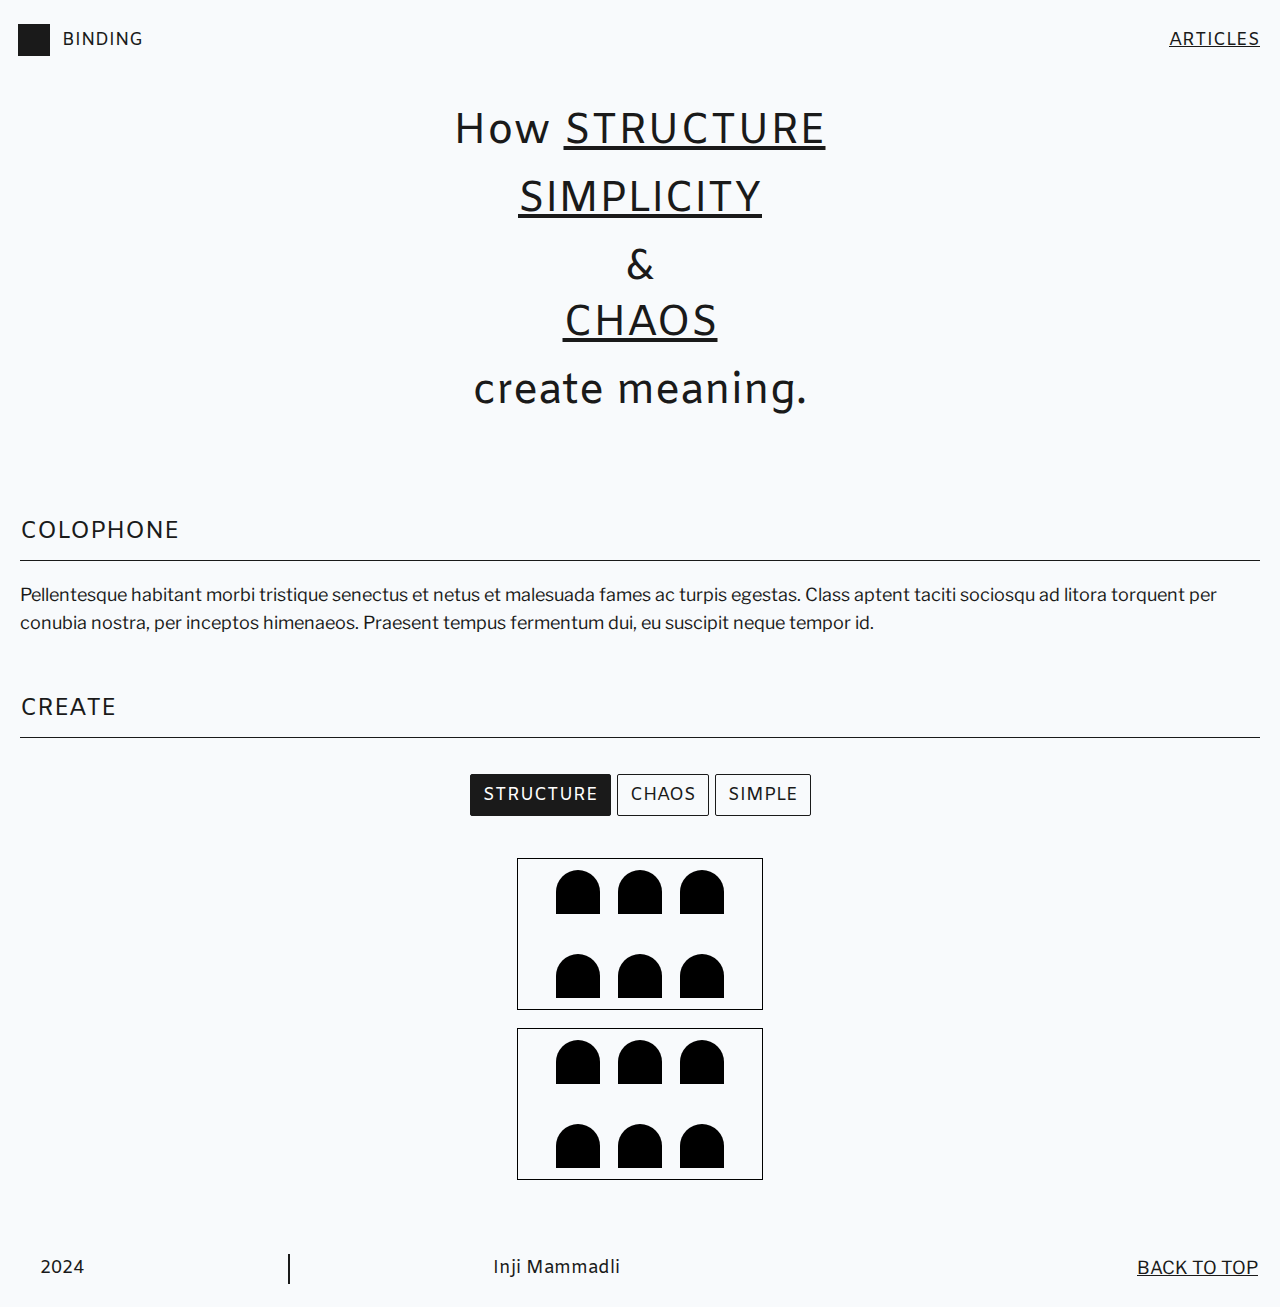
==== index.html @ b6726e31 "Animated banner" ====
<html>

<head>
	<title>Binding</title>
	<meta name="viewport" content="width=device-width, initial-scale=1" />

	<!-- css files -->
	<link href="Assets/common.css" rel="stylesheet">
	<link href="Assets/reset.css" rel="stylesheet">
	<link href="Assets/landing.css" rel="stylesheet">
	<link href="Assets/items-animation.css" rel="stylesheet">

	<!-- fonts -->
	<link rel="preconnect" href="https://fonts.googleapis.com">
	<link rel="preconnect" href="https://fonts.gstatic.com" crossorigin>
	<link href="https://fonts.googleapis.com/css2?family=Amiko:wght@400;600;700&family=Libre+Franklin:ital,wght@0,100..900;1,100..900&display=swap" rel="stylesheet">
</head>

<body>
	<header>
		<nav>
			<a class="uppercase" href="index.html">
				<span class="square-logo"></span>
				Binding
			</a>


			<label class="link-lg">
				<input type="checkbox" class="hidden">
				Articles
			</label>

			<ul>
				<li><a href="article-1/index.html">Article 1</a>
				</li>
				<li><a href="article-2/index.html">Article 2</a>
				</li>
				<li><a href="article-3/index.html">Article 3</a>
				</li>
			</ul>

		</nav>

		<h1>
			<!-- <span> 
				<span>
					Design's Balance:
				</span>
				<span class="weird-line"></span>
				<input type="range" class="slider">
			</span> -->


			<span class="top-12 align-2 relative">
				How
				<span class="dropdown">
					<a href="article-1/index.html" class="link-lg">structure</a>
					<aside>
						<h2>The Modernist Grid</h2>
						<div>
							<h3>Summary</h3>
							Pellentesque habitant morbi tristique senectus et netus et malesuada fames ac turpis egestas.
						</div>
						<div>
							<h3>Author:</h3> Richard Hollis
						</div>
						<button>Read</button>
					</aside>
				</span>
			</span>

			<span class="align-3 relative">
				<span class="top-12 dropdown">
					
					<a href="article-2/index.html" class="link-lg">simplicity</a>
					<aside>
						<h2>The Modernist Grid</h2>
						<div>
							<h3>Summary</h3>
							Pellentesque habitant morbi tristique senectus et netus et malesuada fames ac turpis egestas.
						</div>
						<div>
							<h3>Author:</h3> Richard Hollis
						</div>
						<button>Read</button>
					</aside>
				</span>

				<span class="top-12" class="and-height">&</span>

				<span class="dropdown">
					<a href="article-3/index.html" class="link-lg">chaos</a>
					<aside>
					<h2>The Modernist Grid</h2>
					<div>
						<h3>Summary</h3>
						Pellentesque habitant morbi tristique senectus et netus et malesuada fames ac turpis egestas.
					</div>
					<div>
						<h3>Author:</h3> Richard Hollis
					</div>
					<button>Read</button>
				</aside>
				</span>
			</span>

			<span class="top-12 align-5">create meaning.</span>

		</h1>

	</header>

	<article class="two-column-style">
		<section class="container-h2 colophone">
			<h2 class="h2-landing uppercase">Colophone</h2>
			<p>Pellentesque habitant morbi tristique senectus et netus et malesuada fames ac turpis egestas. Class aptent taciti sociosqu ad litora torquent per conubia nostra, per inceptos himenaeos. Praesent tempus fermentum dui, eu suscipit neque tempor id.</p>
		</section>

		<section class="container-h2 create">
			<h2 class="h2-landing uppercase">Create</h2>

			<section class="items-container">
				<ul>
					<li>
						<label for="order">
							<span>
								Structure
							</span>
							<input checked type="radio" name="theme" id="order" class="hidden">
						</label>
					</li>
					<li>
						<label for="chaos">
							<input type="radio" name="theme" id="chaos" class="hidden">
							Chaos
						</label>
					</li>

					<li>
						<label for="simplify">
							Simple
							<input type="radio" name="theme" id="simplify" class="hidden">
						</label>
					</li>
				</ul>
				<div class="item-container">
					<div class="group-1">
						<div class="item"></div>
						<div class="item"></div>
						<div class="item"></div>
						<div class="item"></div>
						<div class="item"></div>
						<div class="item"></div>
					</div>
					<div class="group-2">
						<div class="item"></div>
						<div class="item"></div>
						<div class="item"></div>
						<div class="item"></div>
						<div class="item"></div>
						<div class="item"></div>
					</div>
				</div>
			</section>


		</section>

		<!-- <p>Pellentesque habitant morbi tristique senectus et netus et malesuada fames ac turpis </p> -->
	</article>

	<footer>

		<section class="author-name">
			<time>2024</time>
			<div class="lines-together">
				<div class="line-horizontal"></div>
				<div class="line-vertical"></div>
			</div>
			<span>Inji Mammadli</span>
		</section>

		<a class="link-lg">Back to top</a>
	</footer>

</body>

</html>
---- Assets/common.css ----
:root {
	--black: #1A1A1A;
	--bg: #f8fafc;
	--dec-font: "Amiko", serif;
	--highlight: #222222;
	--white: #ffffff;
	--highligh-sm: #000BA0;

	font-size: 18px;
	line-height: 28px;

	background-color: var(--bg);
	color: var(--black);

	font-family: "Libre Franklin", sans-serif;

}

p{
	text-wrap: pretty;
}

h1,
h2,
h3 {
	font-family: var(--dec-font);
}

h1 {
	font-size: 52px;
	line-height: 56px;
	font-family: var(--dec-font);
}

nav {

	padding-inline: 20px;
	
	position: relative;
	z-index: 2;
	display: flex;
	justify-content: space-between;
	align-items: center;
	padding: 1rem;

	font-family: var(--dec-font);

	&>:nth-child(1) {

		display: flex;
		justify-content: flex-start;
		gap: 12px;
		align-items: center;

	}
}


nav:has(input:checked) ul {
	top: 100%;
}


footer {
	margin-top: 25px;
	padding-inline: 20px;
	margin-bottom: 25px;
	display: flex;
	justify-content: space-between;

	&>section {
		display: flex;
		justify-content: space-between;
		width: fit-content;
		gap: 6px;
		text-wrap: nowrap;
	}
}

/* mobile only */

.padding-20{
	padding-inline: 20px;
}


/* paddings and margins */

.paragraph-section {
	p{
		margin-top: 20px;
	}
}

.margin-top-md{
	margin-top: 0px;
}

/* decorative elements, interactions */

.square-logo {
	display: block;
	width: 32px;
	height: 32px;

	background-color: var(--black);
}

.sticky {
	position: sticky;
	top: 8px;
}

.hidden {
	display: none;
}

.background-highlight {
	font-weight: 600;
	font-style: italic;
	/* padding-inline: 0.125rem;
	background-color: var(--black);
	color: var(--bg); */
}

.animated-banner {

	font-size: 40px;
	
	background-color: black;
	padding-block: 10px;

	width: 100%;
	overflow: hidden;
	em {
		text-wrap: nowrap;
	  color: white;
	  display: block;
	  animation: moveText 6s linear infinite;
	}
}

  
  @keyframes moveText {
	0% {
	  transform: translateX(100%);
	}
	100% {
	  transform: translateX(-100%);
	}
  }



/* lines */

.line-horizontal {
	width: 100%;
	height: 2px;
	background-color: var(--black);
}

.line-vertical {
	background-color: var(--black);
	width: 2px;
	height: 100%;
}

/* add lines-together class here from previous github push */


.link-lg {
	text-decoration: underline;
	text-transform: uppercase;
	padding-inline: 2px;

	&:hover {
		background-color: var(--black);
		color: var(--bg);
	}
}



/* font styles */

.uppercase {
	text-transform: uppercase;
}

.underline {
	text-decoration: underline;
}

.bold {
	font-weight: 600;
}

.caption{
	font-weight: 600;
	font-style: italic;
}



/* specific tags */

.h2-landing-sm {

	border-bottom: 1px solid var(--black);
	padding-bottom: 12px;
	margin-bottom: 20px;

	font-size: 24px;
	line-height: 32px;
}

.author-name {
	display: flex;
	justify-content: space-between;
	align-self: flex-start;
	gap: 1rem;
	width: 50%;
	text-wrap: nowrap;
	font-family: var(--dec-font);

	padding-inline: 20px;
}

quote {
	font-style: italic;
}

.block-quotes{
	border: solid 2px var(--highligh-sm);
	padding-inline: 20px;
	padding-block: 20px;

	font-size: 20px;
	line-height: 30px;

	font-weight: 600;
	font-style: italic;

	margin-block:54px;

	&>span{
		background-color: var(--highligh-sm);
		color: var(--bg);
	}
}

.title-2 {
	font-size: 36px;
	line-height: 46px;

	font-weight: 600;

	position: sticky;
	top: 0;
}

.link-sm{
	text-decoration: underline;
	font-weight: 100;

	&:hover {

		color:blue;
	}
	
}

.button-secondary{

	font-family: var(--dec-font);
	border: solid 1px var(--black);
	border-radius: 4px;

	background-color: var(--bg);

	padding-block: 8px;

	text-align: center;


	&:hover {

		color:white;
		background-color: var(--black);
	}


}



/* containers, table-of content */





.about {

	margin-top: 54px;

	padding-inline: 20px;

	display: flex;
	flex-direction: column;

	& li{
		border-bottom: solid 1px var(--black);
		padding-bottom: 6px;
		padding-top: 12px;

		display: flex;
		justify-content: space-between;
		
	}

	&>ul{
		display: flex;
		flex-direction: column;

		margin-bottom: 24px;
	}

}

.introduction{

	margin-top:54px;

	padding: 20px;
}


/* paragraph alignment */

.paragraph-column {
	margin-top: 20px;
}

.paragraph-center {
	margin-top: 20px;
}


@media (max-width: 1512px) {
	nav {
	  --height: 80px;
	  height: var(--height);
  
	  & ul {
		padding-inline: 20px;
		background-color: var(--bg);
		position: absolute;
		left: 0;
		width: 100vw;
		transition: top 0.3s ease-in-out;
		top: calc(-100vh + var(--height));
		height: calc(100vh - var(--height));
  
		text-align: center;
		text-decoration: underline;
  
		& li {
		  padding-block: 20px;
		  border-bottom: 1px solid var(--black);
		}
	  }
	}
  }



@media (min-width: 1512px) {

	/* paragraph alignment */

	.align-center {
		text-align: center;
	}

	.paragraph-column {
		display: flex;
		flex-direction: row;


		margin-top: 60px;

		&>section {

			width: 60%;
			margin-left: auto;

		}
	}

	.paragraph-center {
		margin-top: 100px;

		&>section {

			width: 60%;
			margin: auto;

		}
	}


	/* web only */

	.two-column-style{
		display:flex;
		justify-content: space-between;
		width: 100%;
		gap: 70px;

		margin-top: 130px;
		
	}



	nav .link-lg {
		display: none;
	  }
	
	  nav ul {
		display: flex;
		align-items: center;
		gap: 24px;

		& a{
			cursor: pointer;
			text-decoration: underline;

			&:hover{
				background-color: var(--black);
				color: var(--white);
			}
		}
	  }



/* padding and margins */

	.padding-20{
		padding: 0px;
	}

	.margin-top-md{
		margin-top: 170px;
	}


	/* paragraph width */

	.paragraph-section{
		p{
			margin-top: 32px;
		}
	}

	.p-size-xs{
		max-width: 630px;
	}

	.p-size-m{
		max-width: 840px;
	}
	
	body{
		max-width: 1296px;
		margin-inline: auto;
	}

	/* article,nav,footer,h1{
		padding-inline: 0px;
		margin-inline: 0px;
	} */

	.about{
		width: 30%;
		padding: 0px;
		margin: 0px;

		& li{
			padding-bottom: 5px;
			padding-top: 0px;
			
		}
	
		&>ul{
			gap: 24px;
	
			margin-bottom: 37px;
		}

	}

	.introduction{
		width: 60%;
		margin: 0px;
		padding: 0px;
	}



	/* titles, text sizes */

	.title-2 {
		font-size: 60px;
		line-height: 80px;
		font-weight: 600;
	}

	:root {
		font-size: 22px;
		line-height: 40px;
	}

	.h2-landing-sm {

		border-bottom: 1px solid var(--black);
		padding-bottom: 18px;
	
		font-size: 32px;
		line-height: 43px;

		margin-bottom: 56px;

	}

	.button-secondary{

		width: 100%;
		font-size: 18px;
		line-height: 24px;


	}

	.block-quotes{
		font-size: 32px;
		line-height: 42px;

		padding: 44px;
		margin-block: 75px;
	}


}
---- Assets/landing.css ----
/* margins */

.top-12 {
	margin-top: 12px;
	display: block;
}



/*  decorative-fonts */

.chaos-font {
	font-family: "Rubik Maze", system-ui;
	font-weight: 600;
	font-style: italic;
	/* font-size: 100px; */
}

.structure-font {
	font-family: "Rubik Doodle Shadow", system-ui;
	/* font-size: 100px; */
}

.simplicity-font {
	font-family: "Rubik", sans-serif;
	font-weight: 200;
}




h1 {
	padding-inline: 20px;
	text-align: center;
	margin-bottom: 96px;
	margin-top: 24px;

	font-size: 42px;
	line-height: 56px;

	& .weird-line {
		margin-top: 12px;
		height: 2px;
		width: 100%;
		background-color: var(--black);
		display: block;
		transform: rotate(-2.17deg);
	}

	& .slider {
		margin-top: 14px;
		width: 100%;

		&::-webkit-slider-thumb {
			-webkit-appearance: none;
			appearance: none;
			width: 25px;
			height: 25px;
			background: transparent;
			border: 1px solid var(--black);
			border-radius: 50%;
			cursor: pointer;
		}
	}
}



/* specific tags */


.container-h2 {
	margin-bottom: 56px;
	padding-inline: 20px;

	&>p {
		margin-top: 20px;
	}
}



.h2-landing{
	border-bottom: 1px solid var(--black);
	padding-bottom: 12px;
	margin-bottom: 20px;

	font-size: 24px;
	line-height: 32px;
}

.relative{
	position: relative;
}

.dropdown {


	& aside {
	  display: none;
  
	  position: absolute;
	  top: 100%;
	  left: 0;
	  
	  /* transform: translateX(-80%); */
	  width: 1296px;
  
	  background: var(--white);
	  border: 1px solid var(--black);
	  padding: 16px;
  
	  text-align: left;
  
	  & h2 {
		font-size: 1.5rem;
		line-height: 2;
	  }
	  & h3 {
		font-size: 1rem;
		line-height: 2;
	  }
	  & p {
		font-size: 0.875rem;
		line-height: 2;
	  }
  
	  & button {
		font-size: 1rem;
		line-height: 2;
		text-align: center;
		width: 100%;
		border: 1px solid black;
		border-radius: 8px;
	  }
	}
	&:hover aside {
	  display: block;
	}
  }


@media (min-width: 1512px) {

	h1 {
		margin-top: 100px;
		margin-bottom: 120px;
		text-align: left;
		font-size: 80px;
		line-height: 100px;
		padding-inline: 0px;

		& .weird-line {
			margin-top: 32px;

			width: 500px;
			display: block;
			transform: rotate(-2.17deg);
		}

		& .slider {
			margin-top: 10px;
			width: 500px;
		}
	}


	/* margins, paddings */

	.top-12 {
		margin-top: 0px;
	}

	.container-h2 {
		padding-inline: 0px;
	}

	.colophone{
		width: 40%;
		font-size: 20px;
		line-height: 34px;
	}

	.create{
		width: 60%;
	}



	/* alignment of H1 */

	.and-height {
		line-height: 120px;
	}

	.align-2 {
		margin-left: auto;
		margin-top: 56px;
		z-index: 2;
	}

	.align-3 {
		display: flex;
		flex-direction: row;
		gap: 50px;
		padding-left: 20%;
		margin-top: 56px;
	}

	.align-5 {
		display: flex;
		justify-content: end;
		margin-top: 56px;
	}



	/* locating containers */

	article {
		display: flex;
		justify-content: space-between;
		gap: 52px;
	}


}
---- Assets/items-animation.css ----
.item-container,
.group-1,
.group-2,
.item {
	transition: all 0.3s ease-in-out, margin 0s;
}

/* this only applies when chaos is selected */
:has(#chaos:checked) {
	.item-container {
		margin-bottom: 1rem;
		gap: 1rem;

		.group-1,
		.group-2 {
			border: none;
			padding-block: 0;
			margin-bottom: 0;
			position: relative;

		}

		.group-1 {
			.item:nth-child(1) {
				transform: rotate(45deg) translate(-30px, 20px);
			}

			.item:nth-child(2) {
				transform: rotate(70deg) translate(15px, -25px);
			}

			.item:nth-child(3) {
				transform: rotate(90deg) translate(-10px, 30px);
			}

			.item:nth-child(4) {
				transform: rotate(-45deg) translate(40px, -10px);
			}

			.item:nth-child(5) {
				transform: rotate(120deg) translate(-20px, 50px);
			}

			.item:nth-child(6) {
				transform: rotate(45deg) translate(25px, -40px);
			}
		}

		.group-2 {
			.item:nth-child(1) {
				transform: rotate(45deg) translate(-50px, 10px);
			}

			.item:nth-child(2) {
				transform: rotate(45deg) translate(30px, -15px);
			}

			.item:nth-child(3) {
				transform: rotate(45deg) translate(-35px, 5px);
			}

			.item:nth-child(4) {
				transform: rotate(-90deg) translate(20px, -30px);
			}

			.item:nth-child(5) {
				transform: rotate(-45deg) translate(-10px, -40px);
			}

			.item:nth-child(6) {
				transform: rotate(40deg) translate(50px, -60px);
			}
		}
	}
}

/* this only applies when order is selected */
:has(#order:checked) {
	.item-container {

		.group-1,
		.group-2 {
			border: 1px solid black;
			margin-bottom: 1rem;
		}

		.item {
			border-top-right-radius: 50%;
			border-top-left-radius: 50%;
			background-color: black;
			width: 44px;
			height: 44px;
		}
	}
}

/* this only applies when simplify is selected */
:has(#simplify:checked) {
	.item-container {
		margin-bottom: 1rem;
		gap: 1rem;

		.group-1,
		.group-2 {
			border: none;
			padding-block: 0;
			margin-bottom: 0;

			.item {
				background-color: white;
				border: 1px solid black;
				border-radius: 0;
			}
		}
	}
}

/* general styles */
.item-container {
	display: grid;

	.group-1 {
		margin-top: 24px;
	}

	.group-2 {
		margin-bottom: 24px;
	}

	.group-1,
	.group-2 {
		width: 246px;
		height: 152px;
		margin-inline: auto;
		display: flex;
		justify-content: center;
		align-items: center;
		flex-wrap: wrap;
		gap: 1rem;
		padding-inline: 24px;
	}

	.item {
		border-top-right-radius: 50%;
		border-top-left-radius: 50%;
		background-color: black;
		width: 44px;
		height: 44px;
	}
}

.items-container ul {
	display: flex;
	justify-content: center;
	margin-top: 16px;
	gap: 6px;


	li {
		cursor: pointer;

		border: solid 1px var(--black);
		border-radius: 2px;


		padding-inline: 12px;
		padding-block: 6px;
		font-family: var(--dec-font);

		text-align: center;

		text-transform: uppercase;

		&:hover {
			background-color: var(--black);
			color: var(--bg);
		}

		&:has(input:checked) {
			text-decoration: none;
			background-color: var(--black);
			color: var(--white);
		}
	}
}

.items-container {

	display: flex;
	flex-direction: column;
	gap: 1rem;


}


@media (min-width: 1512px) {

	.items-container {

		display: flex;
		flex-direction: row;
		justify-content: space-between;
	

		&>ul {
			flex-direction: column;
			justify-content: start;

			gap: 12px;

		}

	}

}
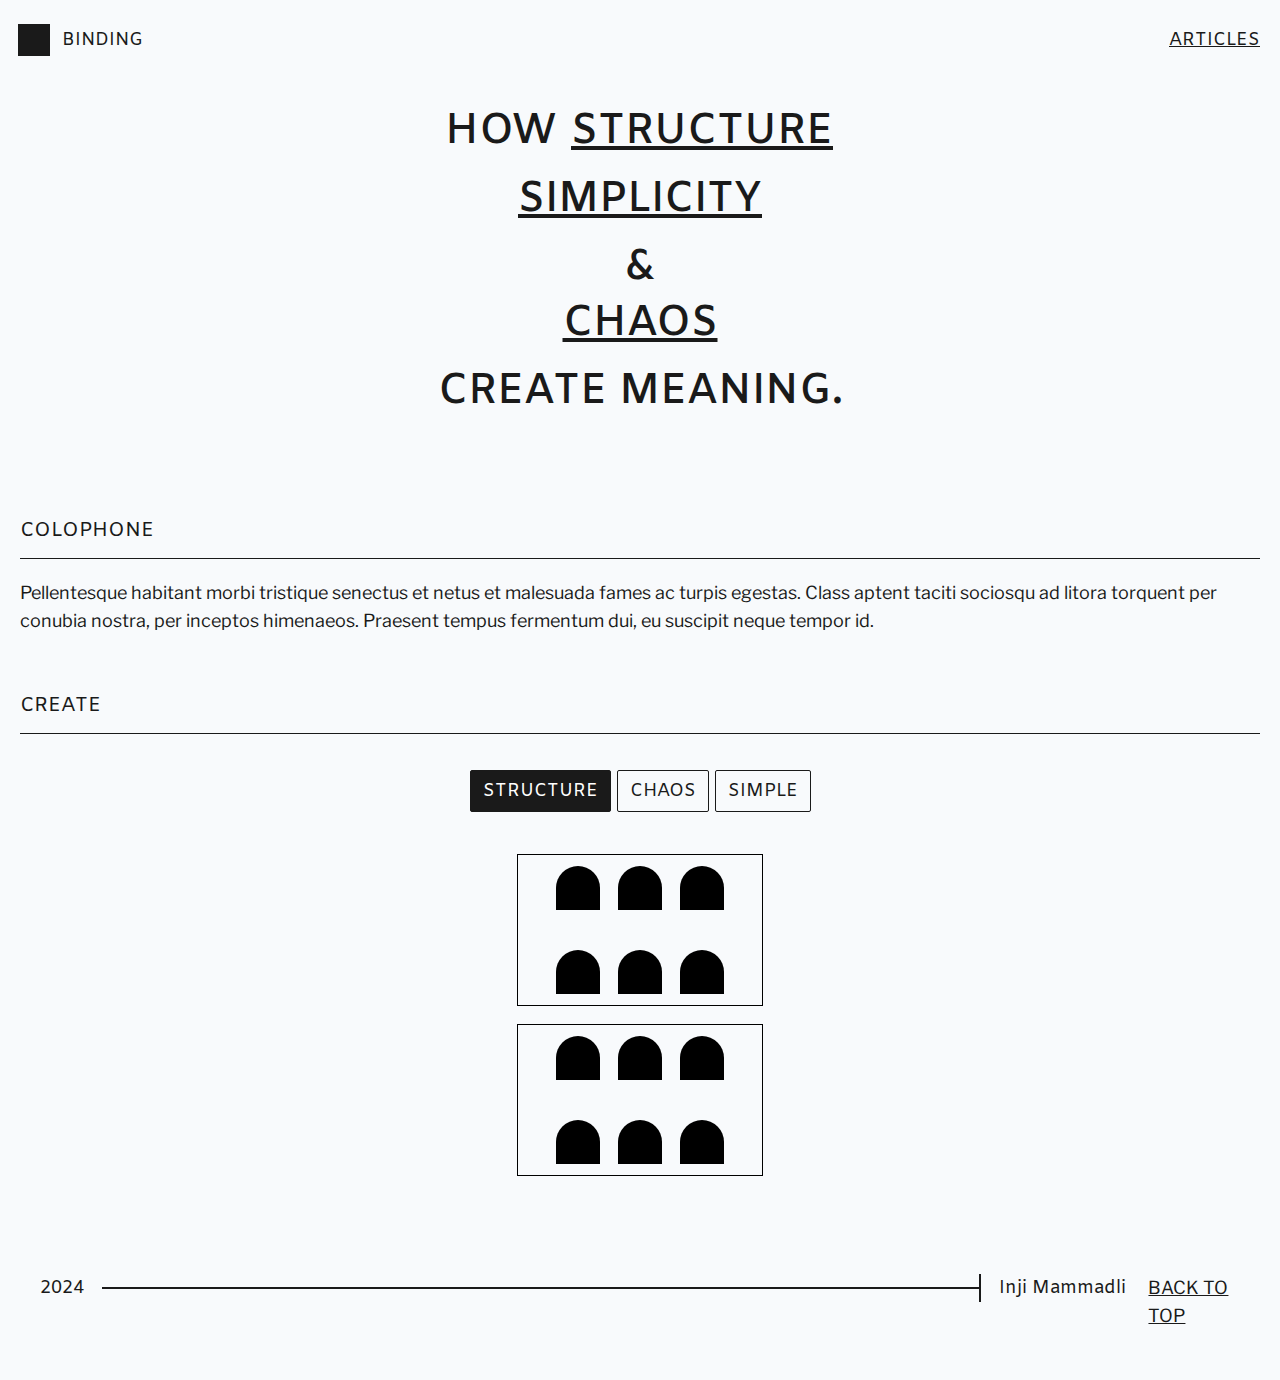
==== commit 4efa7312: "fixed decorative elements for mobile - article 1" ====
--- a/index.html
+++ b/index.html
@@ -112,12 +112,12 @@
 
 	<article class="two-column-style">
 		<section class="container-h2 colophone">
-			<h2 class="h2-landing uppercase">Colophone</h2>
+			<h2 class="h2-landing-sm uppercase">Colophone</h2>
 			<p>Pellentesque habitant morbi tristique senectus et netus et malesuada fames ac turpis egestas. Class aptent taciti sociosqu ad litora torquent per conubia nostra, per inceptos himenaeos. Praesent tempus fermentum dui, eu suscipit neque tempor id.</p>
 		</section>
 
 		<section class="container-h2 create">
-			<h2 class="h2-landing uppercase">Create</h2>
+			<h2 class="h2-landing-sm uppercase">Create</h2>
 
 			<section class="items-container">
 				<ul>
--- a/Assets/common.css
+++ b/Assets/common.css
@@ -4,7 +4,7 @@
 	--dec-font: "Amiko", serif;
 	--highlight: #222222;
 	--white: #ffffff;
-	--highligh-sm: #000BA0;
+	--highlight-sm: #000BA0;
 
 	font-size: 18px;
 	line-height: 28px;
@@ -16,8 +16,10 @@
 
 }
 
-p{
+article {
+	&p{
 	text-wrap: pretty;
+	}
 }
 
 h1,
@@ -30,12 +32,22 @@
 	font-size: 52px;
 	line-height: 56px;
 	font-family: var(--dec-font);
+
+	padding-inline: 20px;
+	width: fit-content;
+	text-transform: uppercase;
+
+	vertical-align: middle;
+	font-weight: 600;
+
+	margin-bottom: 44px;
+	margin-top: 34px;
 }
 
 nav {
 
 	padding-inline: 20px;
-	
+
 	position: relative;
 	z-index: 2;
 	display: flex;
@@ -62,9 +74,9 @@
 
 
 footer {
-	margin-top: 25px;
+	margin-top: 80px;
 	padding-inline: 20px;
-	margin-bottom: 25px;
+	margin-bottom: 50px;
 	display: flex;
 	justify-content: space-between;
 
@@ -79,7 +91,7 @@
 
 /* mobile only */
 
-.padding-20{
+.padding-20 {
 	padding-inline: 20px;
 }
 
@@ -87,13 +99,19 @@
 /* paddings and margins */
 
 .paragraph-section {
-	p{
+	p {
 		margin-top: 20px;
 	}
 }
-
-.margin-top-md{
-	margin-top: 0px;
+.margin-top-sm{
+	margin-top: 6px;
+}
+.margin-top-md {
+	margin-top: 70px;
+}
+
+.margin-20{
+	margin-inline: 20px;
 }
 
 /* decorative elements, interactions */
@@ -106,49 +124,48 @@
 	background-color: var(--black);
 }
 
-.sticky {
-	position: sticky;
-	top: 8px;
-}
+
 
 .hidden {
 	display: none;
 }
+
 
 .background-highlight {
 	font-weight: 600;
 	font-style: italic;
-	/* padding-inline: 0.125rem;
-	background-color: var(--black);
-	color: var(--bg); */
 }
 
 .animated-banner {
 
 	font-size: 40px;
-	
+
 	background-color: black;
 	padding-block: 10px;
 
+	margin-bottom: 30px;
+
 	width: 100%;
 	overflow: hidden;
+
 	em {
 		text-wrap: nowrap;
-	  color: white;
-	  display: block;
-	  animation: moveText 6s linear infinite;
-	}
-}
-
-  
-  @keyframes moveText {
+		color: white;
+		display: block;
+		animation: moveText 6s linear infinite;
+	}
+}
+
+
+@keyframes moveText {
 	0% {
-	  transform: translateX(100%);
-	}
+		transform: translateX(100%);
+	}
+
 	100% {
-	  transform: translateX(-100%);
-	}
-  }
+		transform: translateX(-100%);
+	}
+}
 
 
 
@@ -166,6 +183,12 @@
 	height: 100%;
 }
 
+.lines-together {
+	width: 100%;
+	display: flex;
+	align-items: center;
+}
+
 /* add lines-together class here from previous github push */
 
 
@@ -196,7 +219,7 @@
 	font-weight: 600;
 }
 
-.caption{
+.caption {
 	font-weight: 600;
 	font-style: italic;
 }
@@ -211,8 +234,8 @@
 	padding-bottom: 12px;
 	margin-bottom: 20px;
 
-	font-size: 24px;
-	line-height: 32px;
+	font-size: 20px;
+	line-height: 30px;
 }
 
 .author-name {
@@ -220,58 +243,61 @@
 	justify-content: space-between;
 	align-self: flex-start;
 	gap: 1rem;
-	width: 50%;
+	width: 100%;
 	text-wrap: nowrap;
 	font-family: var(--dec-font);
 
 	padding-inline: 20px;
+
+	&>p{
+		width: fit-content;
+	}
 }
 
 quote {
-	font-style: italic;
-}
-
-.block-quotes{
-	border: solid 2px var(--highligh-sm);
+	
+	font-weight: 200;
+	font-size: 1.3rem;
+
+}
+
+
+
+
+
+.title-2 {
+
+	margin-bottom: 40px;
+	
+	font-size: 32px;
+	line-height: 44px;
+
+	background: var(--bg);
+
+	padding-block: 12px;
 	padding-inline: 20px;
-	padding-block: 20px;
-
-	font-size: 20px;
-	line-height: 30px;
+	border-bottom: solid 2px var(--black);
+	
 
 	font-weight: 600;
-	font-style: italic;
-
-	margin-block:54px;
-
-	&>span{
-		background-color: var(--highligh-sm);
-		color: var(--bg);
-	}
-}
-
-.title-2 {
-	font-size: 36px;
-	line-height: 46px;
-
-	font-weight: 600;
+
 
 	position: sticky;
 	top: 0;
 }
 
-.link-sm{
+.link-sm {
 	text-decoration: underline;
 	font-weight: 100;
 
 	&:hover {
 
-		color:blue;
-	}
-	
-}
-
-.button-secondary{
+		color: blue;
+	}
+
+}
+
+.button-secondary {
 
 	font-family: var(--dec-font);
 	border: solid 1px var(--black);
@@ -286,7 +312,7 @@
 
 	&:hover {
 
-		color:white;
+		color: white;
 		background-color: var(--black);
 	}
 
@@ -310,17 +336,17 @@
 	display: flex;
 	flex-direction: column;
 
-	& li{
+	& li {
 		border-bottom: solid 1px var(--black);
 		padding-bottom: 6px;
 		padding-top: 12px;
 
 		display: flex;
 		justify-content: space-between;
-		
-	}
-
-	&>ul{
+
+	}
+
+	&>ul {
 		display: flex;
 		flex-direction: column;
 
@@ -329,9 +355,9 @@
 
 }
 
-.introduction{
-
-	margin-top:54px;
+.introduction {
+
+	margin-top: 54px;
 
 	padding: 20px;
 }
@@ -341,38 +367,40 @@
 
 .paragraph-column {
 	margin-top: 20px;
+	margin-bottom: 30px;
 }
 
 .paragraph-center {
 	margin-top: 20px;
+	margin-bottom: 30px;
 }
 
 
 @media (max-width: 1512px) {
 	nav {
-	  --height: 80px;
-	  height: var(--height);
-  
-	  & ul {
-		padding-inline: 20px;
-		background-color: var(--bg);
-		position: absolute;
-		left: 0;
-		width: 100vw;
-		transition: top 0.3s ease-in-out;
-		top: calc(-100vh + var(--height));
-		height: calc(100vh - var(--height));
-  
-		text-align: center;
-		text-decoration: underline;
-  
-		& li {
-		  padding-block: 20px;
-		  border-bottom: 1px solid var(--black);
+		--height: 80px;
+		height: var(--height);
+
+		& ul {
+			padding-inline: 20px;
+			background-color: var(--bg);
+			position: absolute;
+			left: 0;
+			width: 100vw;
+			transition: top 0.3s ease-in-out;
+			top: calc(-100vh + var(--height));
+			height: calc(100vh - var(--height));
+
+			text-align: center;
+			text-decoration: underline;
+
+			& li {
+				padding-block: 20px;
+				border-bottom: 1px solid var(--black);
+			}
 		}
-	  }
-	}
-  }
+	}
+}
 
 
 
@@ -389,7 +417,8 @@
 		flex-direction: row;
 
 
-		margin-top: 60px;
+		margin-top: 40px;
+		margin-bottom: 150px;
 
 		&>section {
 
@@ -400,7 +429,8 @@
 	}
 
 	.paragraph-center {
-		margin-top: 100px;
+		margin-top: 80px;
+		margin-bottom: 150px;
 
 		&>section {
 
@@ -413,111 +443,145 @@
 
 	/* web only */
 
-	.two-column-style{
-		display:flex;
+	.margin-20{
+		margin-inline: 0px;
+	}
+
+	.margin-top-sm{
+		margin-top: 130px;
+	}
+
+	.two-column-style {
+		display: flex;
 		justify-content: space-between;
 		width: 100%;
 		gap: 70px;
 
 		margin-top: 130px;
-		
+
 	}
 
 
 
 	nav .link-lg {
 		display: none;
-	  }
-	
-	  nav ul {
+	}
+
+	nav ul {
 		display: flex;
 		align-items: center;
 		gap: 24px;
 
-		& a{
+		& a {
 			cursor: pointer;
 			text-decoration: underline;
 
-			&:hover{
+			&:hover {
 				background-color: var(--black);
 				color: var(--white);
 			}
 		}
-	  }
-
-
-
-/* padding and margins */
-
-	.padding-20{
+	}
+
+
+
+	/* padding and margins */
+
+	footer{
+		margin-top: 120px;
+		margin-bottom: 50px;
+	}
+
+	h1 {
+
 		padding: 0px;
-	}
-
-	.margin-top-md{
+
+		margin-top: 130px;
+		margin-bottom: 62px;
+
+	}
+
+	.padding-20 {
+		padding: 0px;
+	}
+
+	.margin-top-md {
 		margin-top: 170px;
 	}
 
 
 	/* paragraph width */
 
-	.paragraph-section{
-		p{
+	.paragraph-section {
+		p {
 			margin-top: 32px;
 		}
 	}
 
-	.p-size-xs{
+	.p-size-xs {
 		max-width: 630px;
 	}
 
-	.p-size-m{
+	.p-size-m {
 		max-width: 840px;
 	}
 	
-	body{
-		max-width: 1296px;
+
+	body {
+		max-width: 1300px;
 		margin-inline: auto;
 	}
 
-	/* article,nav,footer,h1{
-		padding-inline: 0px;
-		margin-inline: 0px;
-	} */
-
-	.about{
+
+
+	.about {
 		width: 30%;
 		padding: 0px;
 		margin: 0px;
 
-		& li{
+		& li {
 			padding-bottom: 5px;
 			padding-top: 0px;
-			
+
 		}
-	
-		&>ul{
+
+		&>ul {
 			gap: 24px;
-	
+
 			margin-bottom: 37px;
 		}
 
 	}
 
-	.introduction{
+	.introduction {
 		width: 60%;
 		margin: 0px;
 		padding: 0px;
 	}
 
+	.author-name {
+
+		width: 50%;
+
+	}
 
 
 	/* titles, text sizes */
 
+	h1 {
+		font-size: 100px;
+		line-height: 116px;
+	}
+
 	.title-2 {
-		font-size: 60px;
+		font-size: 70px;
 		line-height: 80px;
 		font-weight: 600;
-	}
+		padding-block: 24px;
+
+	}
+
+
 
 	:root {
 		font-size: 22px;
@@ -528,7 +592,7 @@
 
 		border-bottom: 1px solid var(--black);
 		padding-bottom: 18px;
-	
+
 		font-size: 32px;
 		line-height: 43px;
 
@@ -536,7 +600,7 @@
 
 	}
 
-	.button-secondary{
+	.button-secondary {
 
 		width: 100%;
 		font-size: 18px;
@@ -545,13 +609,22 @@
 
 	}
 
-	.block-quotes{
-		font-size: 32px;
-		line-height: 42px;
-
-		padding: 44px;
-		margin-block: 75px;
-	}
-
-
+
+
+
+	/* decorative */
+
+	.animated-banner {
+
+		font-size: 100px;
+		line-height: 80px;
+		
+	
+		margin-bottom: 130px;
+	
+		width: 100%;
+		overflow: hidden;
+	
+	}
+	
 }--- a/Assets/landing.css
+++ b/Assets/landing.css
@@ -34,6 +34,8 @@
 	text-align: center;
 	margin-bottom: 96px;
 	margin-top: 24px;
+
+	width: 100%;
 
 	font-size: 42px;
 	line-height: 56px;
@@ -80,15 +82,6 @@
 
 
 
-.h2-landing{
-	border-bottom: 1px solid var(--black);
-	padding-bottom: 12px;
-	margin-bottom: 20px;
-
-	font-size: 24px;
-	line-height: 32px;
-}
-
 .relative{
 	position: relative;
 }
@@ -176,7 +169,7 @@
 	}
 
 	.colophone{
-		width: 40%;
+		width: 50%;
 		font-size: 20px;
 		line-height: 34px;
 	}
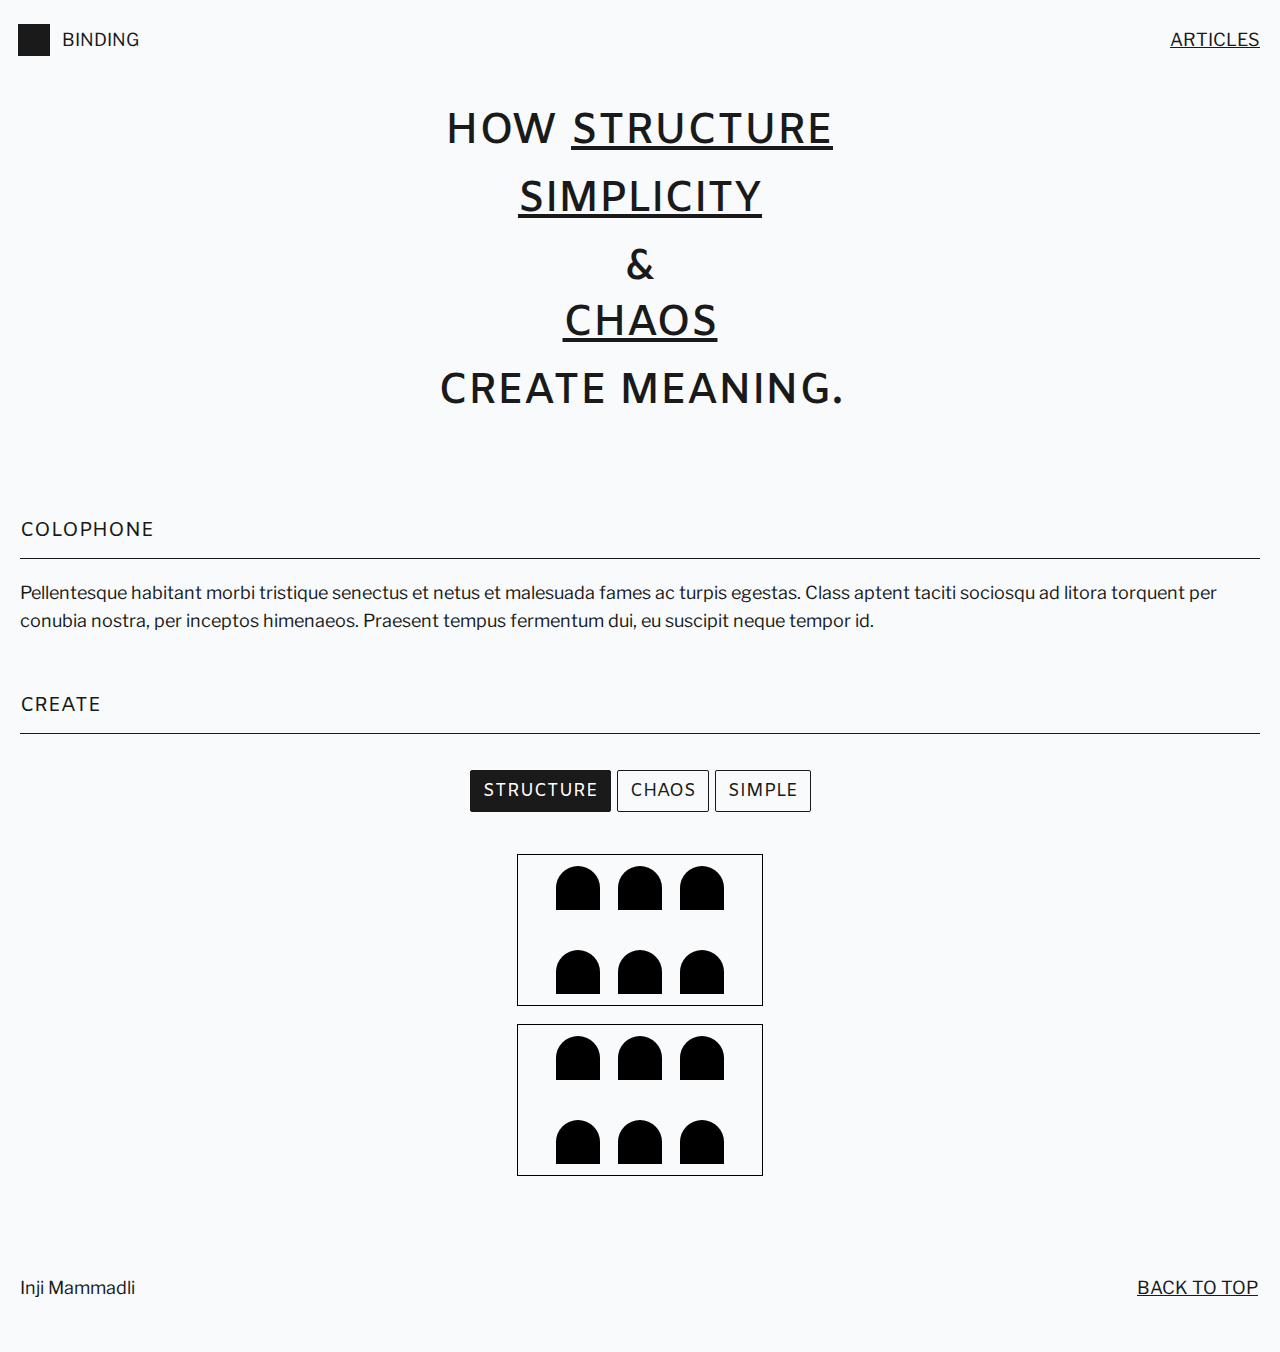
==== commit 6eddad2c: "Article-1 colors" ====
--- a/index.html
+++ b/index.html
@@ -169,19 +169,12 @@
 		<!-- <p>Pellentesque habitant morbi tristique senectus et netus et malesuada fames ac turpis </p> -->
 	</article>
 
-	<footer>
-
-		<section class="author-name">
-			<time>2024</time>
-			<div class="lines-together">
-				<div class="line-horizontal"></div>
-				<div class="line-vertical"></div>
-			</div>
-			<span>Inji Mammadli</span>
-		</section>
-
-		<a class="link-lg">Back to top</a>
-	</footer>
+	<footer class="padding-20">
+	
+		<p>Inji Mammadli</p>
+	
+	<a class="link-lg">Back to top</a>
+</footer>
 
 </body>
 
--- a/Assets/common.css
+++ b/Assets/common.css
@@ -55,7 +55,6 @@
 	align-items: center;
 	padding: 1rem;
 
-	font-family: var(--dec-font);
 
 	&>:nth-child(1) {
 
@@ -242,12 +241,12 @@
 	display: flex;
 	justify-content: space-between;
 	align-self: flex-start;
-	gap: 1rem;
+	gap: 0.4rem;
 	width: 100%;
 	text-wrap: nowrap;
-	font-family: var(--dec-font);
-
-	padding-inline: 20px;
+	
+	
+
 
 	&>p{
 		width: fit-content;
@@ -266,7 +265,7 @@
 
 
 .title-2 {
-
+	z-index: 2;
 	margin-bottom: 40px;
 	
 	font-size: 32px;
@@ -329,7 +328,7 @@
 
 .about {
 
-	margin-top: 54px;
+	margin-top: 74px;
 
 	padding-inline: 20px;
 
@@ -468,6 +467,7 @@
 	}
 
 	nav ul {
+		
 		display: flex;
 		align-items: center;
 		gap: 24px;
@@ -475,13 +475,17 @@
 		& a {
 			cursor: pointer;
 			text-decoration: underline;
+			padding: 0.2rem;
 
 			&:hover {
 				background-color: var(--black);
 				color: var(--white);
+				
 			}
 		}
 	}
+
+	
 
 
 
@@ -490,6 +494,10 @@
 	footer{
 		margin-top: 120px;
 		margin-bottom: 50px;
+	}
+
+	nav{
+		padding-inline: 0px;
 	}
 
 	h1 {
@@ -560,9 +568,7 @@
 	}
 
 	.author-name {
-
 		width: 50%;
-
 	}
 
 
@@ -590,7 +596,7 @@
 
 	.h2-landing-sm {
 
-		border-bottom: 1px solid var(--black);
+		border-bottom: 2px solid var(--black);
 		padding-bottom: 18px;
 
 		font-size: 32px;
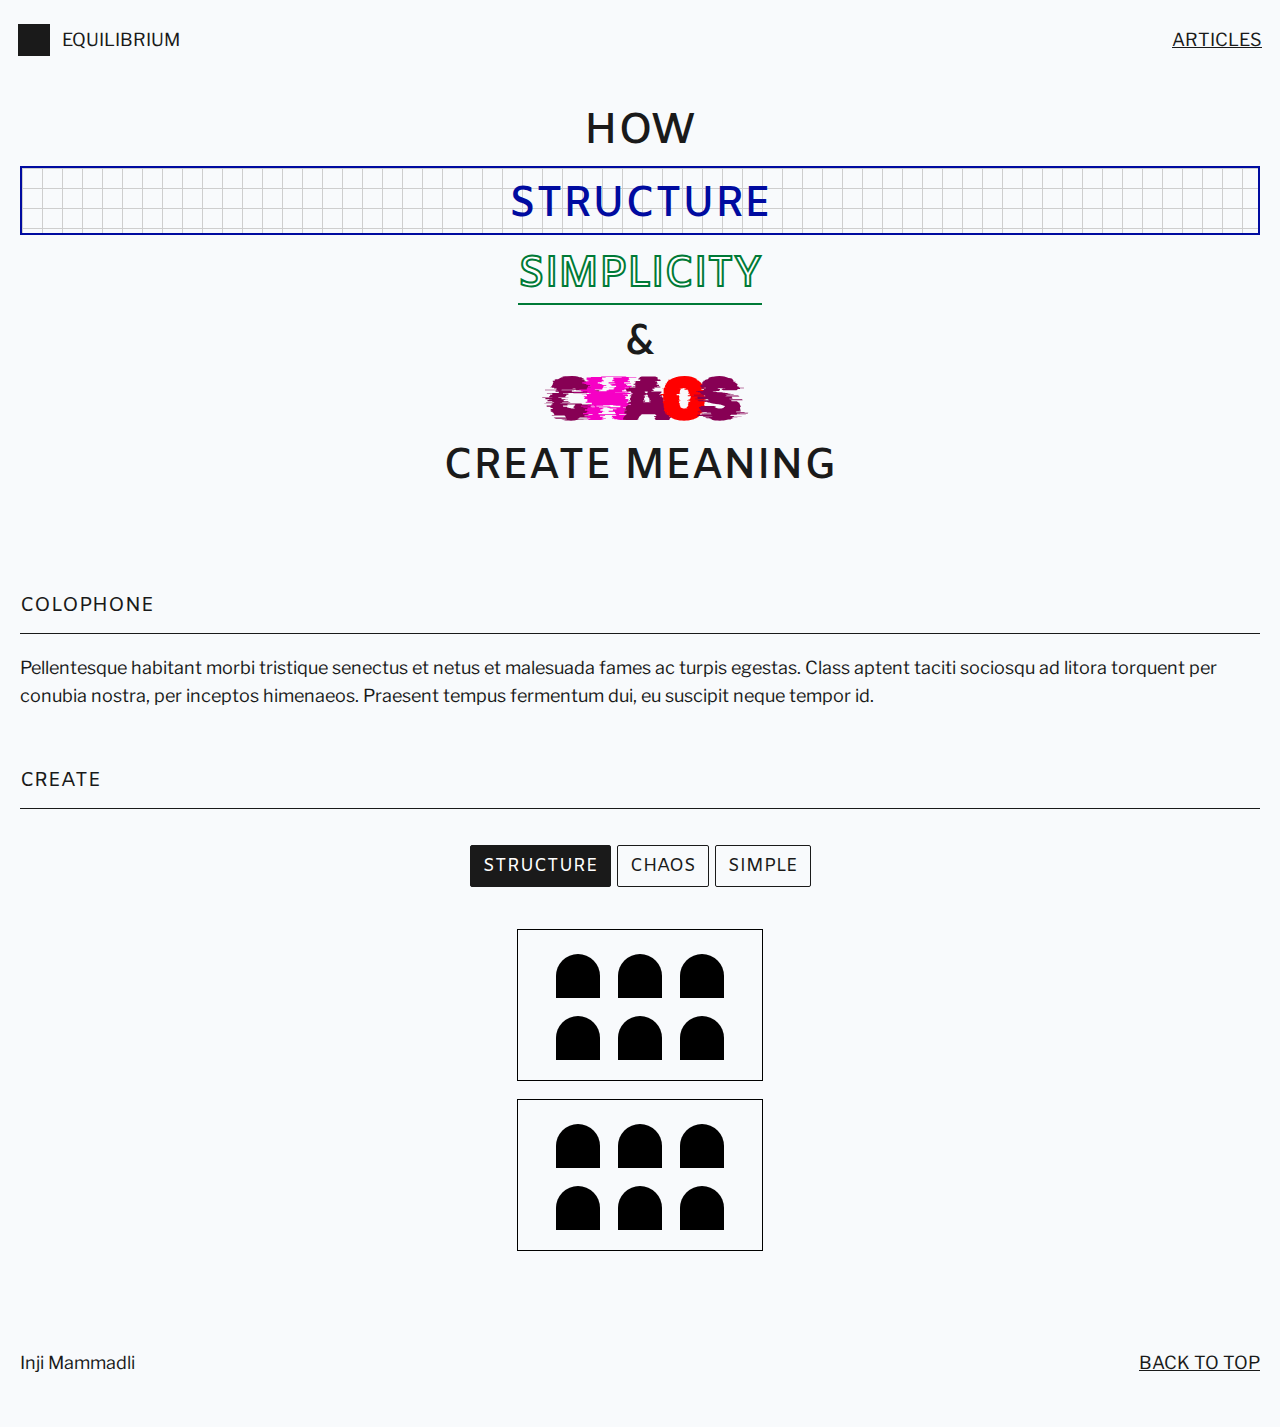
==== commit 39a329a9: "finalizing some styles - landing+article 3" ====
--- a/index.html
+++ b/index.html
@@ -14,6 +14,7 @@
 	<link rel="preconnect" href="https://fonts.googleapis.com">
 	<link rel="preconnect" href="https://fonts.gstatic.com" crossorigin>
 	<link href="https://fonts.googleapis.com/css2?family=Amiko:wght@400;600;700&family=Libre+Franklin:ital,wght@0,100..900;1,100..900&display=swap" rel="stylesheet">
+	<link href="https://fonts.googleapis.com/css2?family=Rubik+Glitch&display=swap" rel="stylesheet">
 </head>
 
 <body>
@@ -21,11 +22,11 @@
 		<nav>
 			<a class="uppercase" href="index.html">
 				<span class="square-logo"></span>
-				Binding
+				equilibrium
 			</a>
 
 
-			<label class="link-lg">
+			<label class="nav-text">
 				<input type="checkbox" class="hidden">
 				Articles
 			</label>
@@ -50,61 +51,27 @@
 				<input type="range" class="slider">
 			</span> -->
 
-
-			<span class="top-12 align-2 relative">
+			<span class="top-12 align-2 ">
 				How
-				<span class="dropdown">
-					<a href="article-1/index.html" class="link-lg">structure</a>
-					<aside>
-						<h2>The Modernist Grid</h2>
-						<div>
-							<h3>Summary</h3>
-							Pellentesque habitant morbi tristique senectus et netus et malesuada fames ac turpis egestas.
-						</div>
-						<div>
-							<h3>Author:</h3> Richard Hollis
-						</div>
-						<button>Read</button>
-					</aside>
+				<span>
+					<a href="article-1/index.html" class="uppercase  structure">structure</a>
 				</span>
 			</span>
 
-			<span class="align-3 relative">
-				<span class="top-12 dropdown">
-					
-					<a href="article-2/index.html" class="link-lg">simplicity</a>
-					<aside>
-						<h2>The Modernist Grid</h2>
-						<div>
-							<h3>Summary</h3>
-							Pellentesque habitant morbi tristique senectus et netus et malesuada fames ac turpis egestas.
-						</div>
-						<div>
-							<h3>Author:</h3> Richard Hollis
-						</div>
-						<button>Read</button>
-					</aside>
+			<span class="align-3">
+				<span class="simplicity">
+					<a href="article-2/index.html" class="uppercase">simplicity</a>
+
 				</span>
 
 				<span class="top-12" class="and-height">&</span>
 
-				<span class="dropdown">
-					<a href="article-3/index.html" class="link-lg">chaos</a>
-					<aside>
-					<h2>The Modernist Grid</h2>
-					<div>
-						<h3>Summary</h3>
-						Pellentesque habitant morbi tristique senectus et netus et malesuada fames ac turpis egestas.
-					</div>
-					<div>
-						<h3>Author:</h3> Richard Hollis
-					</div>
-					<button>Read</button>
-				</aside>
+				<span>
+					<a href="article-3/index.html" class="uppercase chaos">c<span>h</span>a<span>o</span>s</a>
 				</span>
 			</span>
 
-			<span class="top-12 align-5">create meaning.</span>
+			<span class="top-12 align-5">create meaning</span>
 
 		</h1>
 
@@ -170,11 +137,11 @@
 	</article>
 
 	<footer class="padding-20">
-	
+
 		<p>Inji Mammadli</p>
-	
-	<a class="link-lg">Back to top</a>
-</footer>
+
+		<a class="nav-text">Back to top</a>
+	</footer>
 
 </body>
 
--- a/Assets/common.css
+++ b/Assets/common.css
@@ -5,6 +5,7 @@
 	--highlight: #222222;
 	--white: #ffffff;
 	--highlight-sm: #000BA0;
+	--main-color-1:#1A1A1A;
 
 	font-size: 18px;
 	line-height: 28px;
@@ -42,6 +43,11 @@
 
 	margin-bottom: 44px;
 	margin-top: 34px;
+}
+
+.nav-text{
+	text-decoration: underline;
+	text-transform: uppercase;
 }
 
 nav {
@@ -54,6 +60,7 @@
 	justify-content: space-between;
 	align-items: center;
 	padding: 1rem;
+	color: var(--main-color-1);
 
 
 	&>:nth-child(1) {
@@ -120,7 +127,7 @@
 	width: 32px;
 	height: 32px;
 
-	background-color: var(--black);
+	background-color: var(--main-color-1);
 }
 
 
@@ -133,13 +140,14 @@
 .background-highlight {
 	font-weight: 600;
 	font-style: italic;
+	color: var(--main-color-1);
 }
 
 .animated-banner {
 
 	font-size: 40px;
 
-	background-color: black;
+	background-color: var(--main-color-1);
 	padding-block: 10px;
 
 	margin-bottom: 30px;
@@ -173,11 +181,11 @@
 .line-horizontal {
 	width: 100%;
 	height: 2px;
-	background-color: var(--black);
+	background-color: var(--main-color-1);
 }
 
 .line-vertical {
-	background-color: var(--black);
+	background-color: var(--main-color-1);
 	width: 2px;
 	height: 100%;
 }
@@ -191,17 +199,6 @@
 /* add lines-together class here from previous github push */
 
 
-.link-lg {
-	text-decoration: underline;
-	text-transform: uppercase;
-	padding-inline: 2px;
-
-	&:hover {
-		background-color: var(--black);
-		color: var(--bg);
-	}
-}
-
 
 
 /* font styles */
@@ -218,10 +215,7 @@
 	font-weight: 600;
 }
 
-.caption {
-	font-weight: 600;
-	font-style: italic;
-}
+
 
 
 
@@ -235,19 +229,19 @@
 
 	font-size: 20px;
 	line-height: 30px;
+
+	font-family: "Libre Franklin" sans-serif;
 }
 
 .author-name {
 	display: flex;
 	justify-content: space-between;
 	align-self: flex-start;
-	gap: 0.4rem;
+	gap: 1rem;
 	width: 100%;
 	text-wrap: nowrap;
-	
-	
-
-
+
+	
 	&>p{
 		width: fit-content;
 	}
@@ -271,7 +265,7 @@
 	font-size: 32px;
 	line-height: 44px;
 
-	background: var(--bg);
+	background: var(--bg-color-1);
 
 	padding-block: 12px;
 	padding-inline: 20px;
@@ -291,14 +285,13 @@
 
 	&:hover {
 
-		color: blue;
+		color: var(--highlight-sm);
 	}
 
 }
 
 .button-secondary {
 
-	font-family: var(--dec-font);
 	border: solid 1px var(--black);
 	border-radius: 4px;
 
@@ -312,7 +305,8 @@
 	&:hover {
 
 		color: white;
-		background-color: var(--black);
+		border: solid 0px var(--main-color-1);
+		background-color: var(--main-color-1);
 	}
 
 
@@ -461,8 +455,7 @@
 	}
 
 
-
-	nav .link-lg {
+	nav .nav-text {
 		display: none;
 	}
 
@@ -478,7 +471,7 @@
 			padding: 0.2rem;
 
 			&:hover {
-				background-color: var(--black);
+				background-color: var(--main-color-1);
 				color: var(--white);
 				
 			}
@@ -568,7 +561,7 @@
 	}
 
 	.author-name {
-		width: 50%;
+		width: 40%;
 	}
 
 
--- a/Assets/landing.css
+++ b/Assets/landing.css
@@ -1,3 +1,7 @@
+:root {
+	--title2-bg: #CECECE;
+}
+
 /* margins */
 
 .top-12 {
@@ -5,26 +9,6 @@
 	display: block;
 }
 
-
-
-/*  decorative-fonts */
-
-.chaos-font {
-	font-family: "Rubik Maze", system-ui;
-	font-weight: 600;
-	font-style: italic;
-	/* font-size: 100px; */
-}
-
-.structure-font {
-	font-family: "Rubik Doodle Shadow", system-ui;
-	/* font-size: 100px; */
-}
-
-.simplicity-font {
-	font-family: "Rubik", sans-serif;
-	font-weight: 200;
-}
 
 
 
@@ -40,7 +24,7 @@
 	font-size: 42px;
 	line-height: 56px;
 
-	& .weird-line {
+	/* & .weird-line {
 		margin-top: 12px;
 		height: 2px;
 		width: 100%;
@@ -63,7 +47,7 @@
 			border-radius: 50%;
 			cursor: pointer;
 		}
-	}
+	} */
 }
 
 
@@ -82,58 +66,118 @@
 
 
 
-.relative{
-	position: relative;
-}
-
-.dropdown {
-
-
-	& aside {
-	  display: none;
-  
-	  position: absolute;
-	  top: 100%;
-	  left: 0;
-	  
-	  /* transform: translateX(-80%); */
-	  width: 1296px;
-  
-	  background: var(--white);
-	  border: 1px solid var(--black);
-	  padding: 16px;
-  
-	  text-align: left;
-  
-	  & h2 {
-		font-size: 1.5rem;
-		line-height: 2;
-	  }
-	  & h3 {
-		font-size: 1rem;
-		line-height: 2;
-	  }
-	  & p {
-		font-size: 0.875rem;
-		line-height: 2;
-	  }
-  
-	  & button {
-		font-size: 1rem;
-		line-height: 2;
-		text-align: center;
-		width: 100%;
-		border: 1px solid black;
-		border-radius: 8px;
-	  }
-	}
-	&:hover aside {
-	  display: block;
-	}
-  }
+
+
+/* decorative texts */
+
+
+.structure {
+
+	display: block;
+	margin-bottom: 12px;
+	margin-top: 6px;
+	color: #000BA0;
+	padding-inline: 0.5rem;
+	padding-top: 0.5rem;
+	
+	border: solid 2px #000BA0;
+	background-size: 20px 20px;
+	background-image:
+		linear-gradient(to right, var(--title2-bg) 1px, transparent 1px),
+		linear-gradient(to bottom, var(--title2-bg) 1px, transparent 1px);
+
+	&:hover {
+		background-color: #000BA0;
+		color: var(--white);
+		background-image: none;
+	}
+}
+
+
+.simplicity {
+	
+	-webkit-text-fill-color: white;
+	-webkit-text-stroke-width: 2px;
+	-webkit-text-stroke-color: #007A37;
+
+
+	border-bottom: solid 2px #007A37;
+
+	&:hover {
+		-webkit-text-fill-color: #007A37;
+		
+	}
+}
+
+.chaos{
+	color: #870054;
+
+
+	font-size: 62px;
+
+
+	letter-spacing: -8.7px;
+
+	font-family: "Rubik Glitch", system-ui;
+	font-weight: 100;
+
+	&>:nth-child(1) {
+		color: #F600C5;
+	}
+
+	&>:nth-child(2) {
+		color: #F00;
+	}
+
+	&:hover {
+
+		letter-spacing: -18.7px;
+	
+	}
+
+}
+
+
+
+
+
 
 
 @media (min-width: 1512px) {
+
+	.structure {
+		display: inline;
+		color: #000BA0;
+		padding-inline: 0.5rem;
+		padding-top: 0.5rem;
+		border: solid 2px #000BA0;
+		background-size: 20px 20px;
+		background-image:
+			linear-gradient(to right, var(--title2-bg) 1px, transparent 1px),
+			linear-gradient(to bottom, var(--title2-bg) 1px, transparent 1px);
+	
+		&:hover {
+			background-color: #000BA0;
+			color: var(--white);
+			background-image: none;
+		}
+	}
+
+	.simplicity {
+	
+		-webkit-text-fill-color: white;
+		-webkit-text-stroke-width: 4px;
+		-webkit-text-stroke-color: #007A37;
+	
+		border-bottom: solid 4px #007A37;
+	
+	}
+
+	.chaos{
+	
+		font-size: 110px;
+	
+	}
 
 	h1 {
 		margin-top: 100px;
@@ -143,7 +187,7 @@
 		line-height: 100px;
 		padding-inline: 0px;
 
-		& .weird-line {
+		/* & .weird-line {
 			margin-top: 32px;
 
 			width: 500px;
@@ -154,7 +198,7 @@
 		& .slider {
 			margin-top: 10px;
 			width: 500px;
-		}
+		} */
 	}
 
 
@@ -168,13 +212,13 @@
 		padding-inline: 0px;
 	}
 
-	.colophone{
+	.colophone {
 		width: 50%;
 		font-size: 20px;
 		line-height: 34px;
 	}
 
-	.create{
+	.create {
 		width: 60%;
 	}
 
--- a/Assets/items-animation.css
+++ b/Assets/items-animation.css
@@ -137,7 +137,7 @@
 		align-items: center;
 		flex-wrap: wrap;
 		gap: 1rem;
-		padding-inline: 24px;
+		padding: 24px;
 	}
 
 	.item {
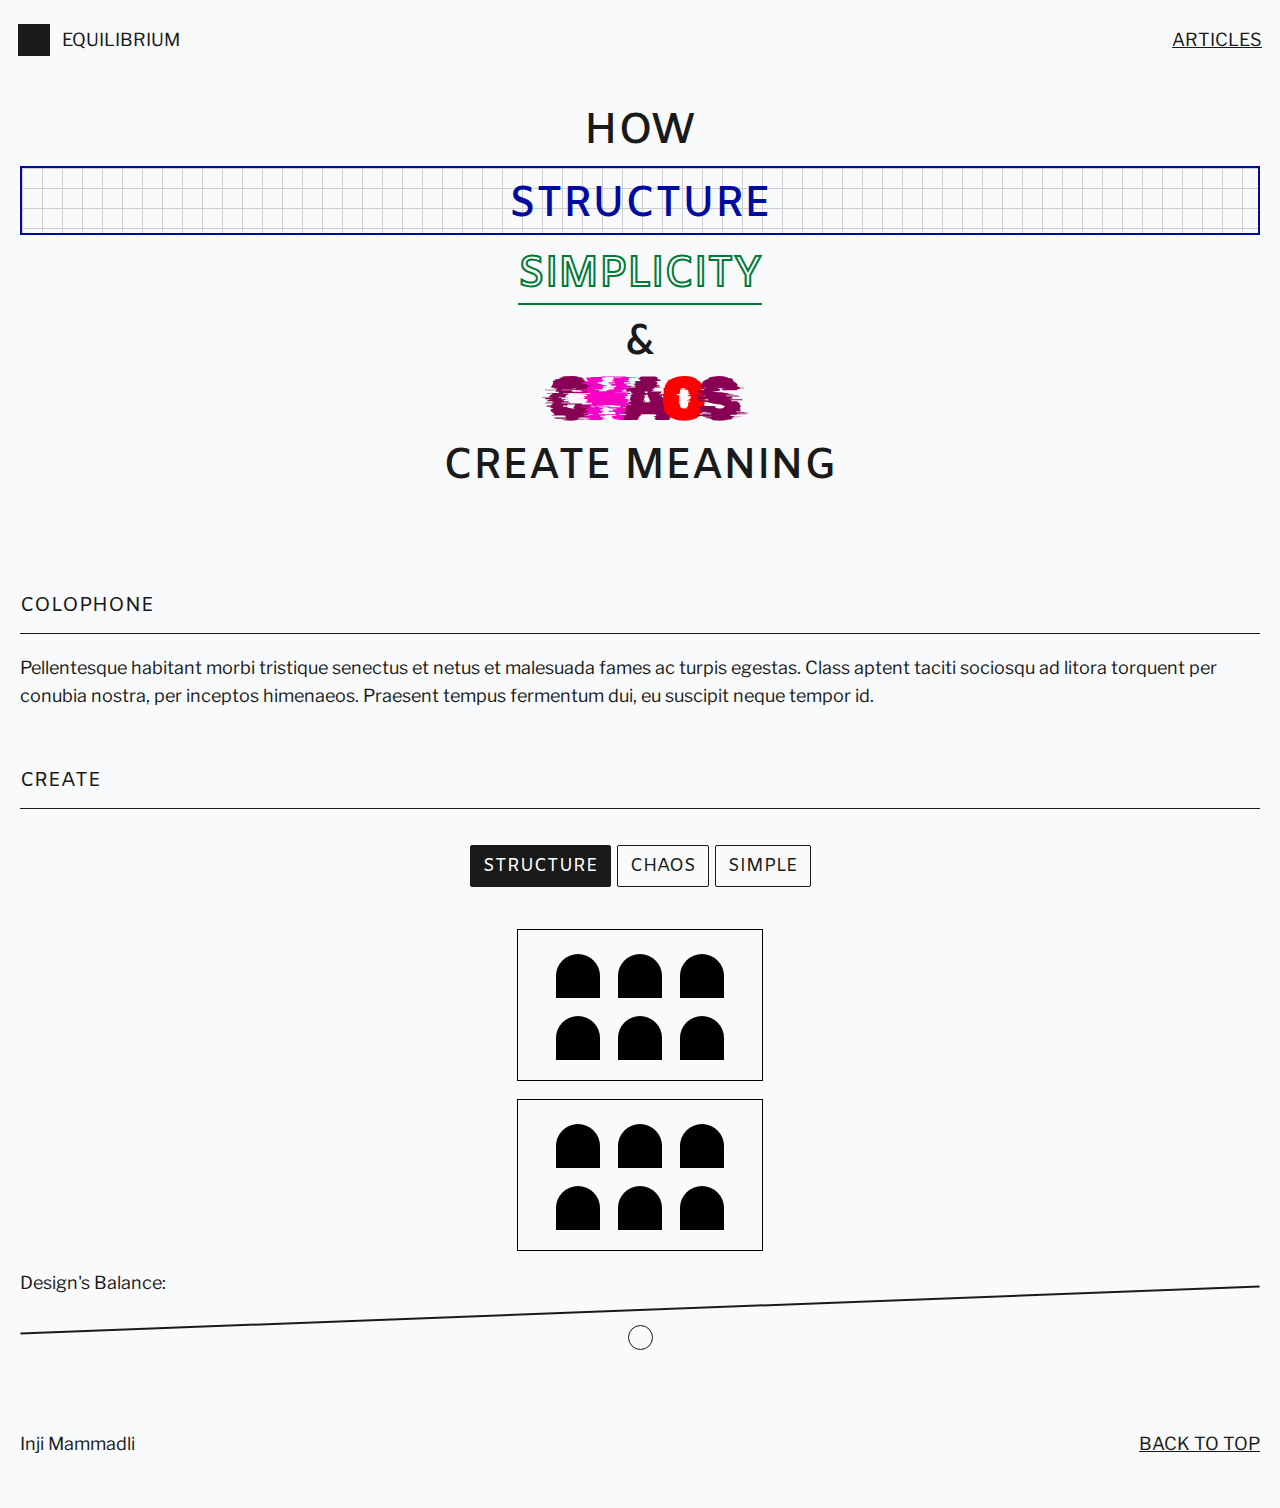
==== commit e10ea1aa: "added styles" ====
--- a/index.html
+++ b/index.html
@@ -6,6 +6,7 @@
 
 	<!-- css files -->
 	<link href="Assets/common.css" rel="stylesheet">
+	<link href="Assets/common-responsive.css" rel="stylesheet">
 	<link href="Assets/reset.css" rel="stylesheet">
 	<link href="Assets/landing.css" rel="stylesheet">
 	<link href="Assets/items-animation.css" rel="stylesheet">
@@ -43,13 +44,6 @@
 		</nav>
 
 		<h1>
-			<!-- <span> 
-				<span>
-					Design's Balance:
-				</span>
-				<span class="weird-line"></span>
-				<input type="range" class="slider">
-			</span> -->
 
 			<span class="top-12 align-2 ">
 				How
@@ -130,10 +124,19 @@
 				</div>
 			</section>
 
+			<section>
+
+				<p>
+					Design's Balance:
+				</p>
+				<span class="weird-line"></span>
+				<input type="range" class="slider">
+
+			</section>
+
 
 		</section>
 
-		<!-- <p>Pellentesque habitant morbi tristique senectus et netus et malesuada fames ac turpis </p> -->
 	</article>
 
 	<footer class="padding-20">
--- a/Assets/common.css
+++ b/Assets/common.css
@@ -18,7 +18,7 @@
 }
 
 article {
-	&p{
+	& p{
 	text-wrap: pretty;
 	}
 }
@@ -395,235 +395,3 @@
 	}
 }
 
-
-
-@media (min-width: 1512px) {
-
-	/* paragraph alignment */
-
-	.align-center {
-		text-align: center;
-	}
-
-	.paragraph-column {
-		display: flex;
-		flex-direction: row;
-
-
-		margin-top: 40px;
-		margin-bottom: 150px;
-
-		&>section {
-
-			width: 60%;
-			margin-left: auto;
-
-		}
-	}
-
-	.paragraph-center {
-		margin-top: 80px;
-		margin-bottom: 150px;
-
-		&>section {
-
-			width: 60%;
-			margin: auto;
-
-		}
-	}
-
-
-	/* web only */
-
-	.margin-20{
-		margin-inline: 0px;
-	}
-
-	.margin-top-sm{
-		margin-top: 130px;
-	}
-
-	.two-column-style {
-		display: flex;
-		justify-content: space-between;
-		width: 100%;
-		gap: 70px;
-
-		margin-top: 130px;
-
-	}
-
-
-	nav .nav-text {
-		display: none;
-	}
-
-	nav ul {
-		
-		display: flex;
-		align-items: center;
-		gap: 24px;
-
-		& a {
-			cursor: pointer;
-			text-decoration: underline;
-			padding: 0.2rem;
-
-			&:hover {
-				background-color: var(--main-color-1);
-				color: var(--white);
-				
-			}
-		}
-	}
-
-	
-
-
-
-	/* padding and margins */
-
-	footer{
-		margin-top: 120px;
-		margin-bottom: 50px;
-	}
-
-	nav{
-		padding-inline: 0px;
-	}
-
-	h1 {
-
-		padding: 0px;
-
-		margin-top: 130px;
-		margin-bottom: 62px;
-
-	}
-
-	.padding-20 {
-		padding: 0px;
-	}
-
-	.margin-top-md {
-		margin-top: 170px;
-	}
-
-
-	/* paragraph width */
-
-	.paragraph-section {
-		p {
-			margin-top: 32px;
-		}
-	}
-
-	.p-size-xs {
-		max-width: 630px;
-	}
-
-	.p-size-m {
-		max-width: 840px;
-	}
-	
-
-	body {
-		max-width: 1300px;
-		margin-inline: auto;
-	}
-
-
-
-	.about {
-		width: 30%;
-		padding: 0px;
-		margin: 0px;
-
-		& li {
-			padding-bottom: 5px;
-			padding-top: 0px;
-
-		}
-
-		&>ul {
-			gap: 24px;
-
-			margin-bottom: 37px;
-		}
-
-	}
-
-	.introduction {
-		width: 60%;
-		margin: 0px;
-		padding: 0px;
-	}
-
-	.author-name {
-		width: 40%;
-	}
-
-
-	/* titles, text sizes */
-
-	h1 {
-		font-size: 100px;
-		line-height: 116px;
-	}
-
-	.title-2 {
-		font-size: 70px;
-		line-height: 80px;
-		font-weight: 600;
-		padding-block: 24px;
-
-	}
-
-
-
-	:root {
-		font-size: 22px;
-		line-height: 40px;
-	}
-
-	.h2-landing-sm {
-
-		border-bottom: 2px solid var(--black);
-		padding-bottom: 18px;
-
-		font-size: 32px;
-		line-height: 43px;
-
-		margin-bottom: 56px;
-
-	}
-
-	.button-secondary {
-
-		width: 100%;
-		font-size: 18px;
-		line-height: 24px;
-
-
-	}
-
-
-
-
-	/* decorative */
-
-	.animated-banner {
-
-		font-size: 100px;
-		line-height: 80px;
-		
-	
-		margin-bottom: 130px;
-	
-		width: 100%;
-		overflow: hidden;
-	
-	}
-	
-}--- a/Assets/common-responsive.css
+++ b/Assets/common-responsive.css
@@ -0,0 +1,222 @@
+
+
+@media (min-width: 1512px) {
+
+	/* paragraph alignment */
+
+	.align-center {
+		text-align: center;
+	}
+
+	.paragraph-column {
+		display: flex;
+		flex-direction: row;
+
+
+		margin-top: 40px;
+		margin-bottom: 150px;
+
+		&>section {
+
+			width: 60%;
+			margin-left: auto;
+
+		}
+	}
+
+	.paragraph-center {
+		margin-top: 80px;
+		margin-bottom: 150px;
+
+		&>section {
+
+			width: 60%;
+			margin: auto;
+
+		}
+	}
+
+
+	/* web only */
+
+	.margin-20{
+		margin-inline: 0px;
+	}
+
+	.margin-top-sm{
+		margin-top: 130px;
+	}
+
+	.two-column-style {
+		display: flex;
+		justify-content: space-between;
+		width: 100%;
+		gap: 70px;
+
+		margin-top: 130px;
+
+	}
+
+
+	nav .nav-text {
+		display: none;
+	}
+
+	nav ul {
+		
+		display: flex;
+		align-items: center;
+		gap: 24px;
+
+		& a {
+			cursor: pointer;
+			text-decoration: underline;
+			padding: 0.2rem;
+
+			&:hover {
+				background-color: var(--main-color-1);
+				color: var(--white);
+				
+			}
+		}
+	}
+
+	
+	/* padding and margins */
+
+	footer{
+		margin-top: 120px;
+		margin-bottom: 50px;
+	}
+
+	nav{
+		padding-inline: 0px;
+	}
+
+	h1 {
+
+		padding: 0px;
+
+		margin-top: 130px;
+		margin-bottom: 62px;
+
+	}
+
+	.padding-20 {
+		padding: 0px;
+	}
+
+	.margin-top-md {
+		margin-top: 170px;
+	}
+
+	/* paragraph width */
+
+	.paragraph-section {
+		p {
+			margin-top: 32px;
+		}
+	}
+
+	.p-size-xs {
+		max-width: 630px;
+	}
+
+	.p-size-m {
+		max-width: 840px;
+	}
+	
+	body {
+		max-width: 1300px;
+		margin-inline: auto;
+	}
+
+
+	.about {
+		width: 30%;
+		padding: 0px;
+		margin: 0px;
+
+		& li {
+			padding-bottom: 5px;
+			padding-top: 0px;
+
+		}
+
+		&>ul {
+			gap: 24px;
+
+			margin-bottom: 37px;
+		}
+
+	}
+
+	.introduction {
+		width: 60%;
+		margin: 0px;
+		padding: 0px;
+	}
+
+	.author-name {
+		width: 40%;
+	}
+
+
+	/* titles, text sizes */
+
+	h1 {
+		font-size: 100px;
+		line-height: 116px;
+	}
+
+	.title-2 {
+		font-size: 70px;
+		line-height: 80px;
+		font-weight: 600;
+		padding-block: 24px;
+
+	}
+
+
+	:root {
+		font-size: 22px;
+		line-height: 40px;
+	}
+
+	.h2-landing-sm {
+
+		border-bottom: 2px solid var(--black);
+		padding-bottom: 18px;
+
+		font-size: 32px;
+		line-height: 43px;
+
+		margin-bottom: 56px;
+
+	}
+
+	.button-secondary {
+
+		width: 100%;
+		font-size: 18px;
+		line-height: 24px;
+
+	}
+
+
+	/* decorative */
+
+	.animated-banner {
+
+		font-size: 100px;
+		line-height: 80px;
+		
+	
+		margin-bottom: 130px;
+	
+		width: 100%;
+		overflow: hidden;
+	
+	}
+	
+}--- a/Assets/landing.css
+++ b/Assets/landing.css
@@ -23,8 +23,101 @@
 
 	font-size: 42px;
 	line-height: 56px;
-
-	/* & .weird-line {
+}
+
+
+
+/* specific tags */
+
+
+
+.container-h2 {
+	margin-bottom: 56px;
+	padding-inline: 20px;
+
+	&>p {
+		margin-top: 20px;
+	}
+}
+
+
+
+
+
+/* decorative texts */
+
+
+.structure {
+
+	display: block;
+	margin-bottom: 12px;
+	margin-top: 6px;
+	color: #000BA0;
+	padding-inline: 0.5rem;
+	padding-top: 0.5rem;
+	
+	border: solid 2px #000BA0;
+	background-size: 20px 20px;
+	background-image:
+		linear-gradient(to right, var(--title2-bg) 1px, transparent 1px),
+		linear-gradient(to bottom, var(--title2-bg) 1px, transparent 1px);
+
+	&:hover {
+		background-color: #000BA0;
+		color: var(--white);
+		background-image: none;
+	}
+}
+
+
+.simplicity {
+	
+	-webkit-text-fill-color: white;
+	-webkit-text-stroke-width: 2px;
+	-webkit-text-stroke-color: #007A37;
+
+
+	border-bottom: solid 2px #007A37;
+
+	&:hover {
+		-webkit-text-fill-color: #007A37;
+		
+	}
+}
+
+.chaos{
+	color: #870054;
+
+
+	font-size: 62px;
+
+
+	letter-spacing: -8.7px;
+
+	font-family: "Rubik Glitch", system-ui;
+	font-weight: 100;
+	transition: letter-spacing 1s ease-in-out;
+
+	&>:nth-child(1) {
+		color: #F600C5;
+	}
+
+	&>:nth-child(2) {
+		color: #F00;
+	}
+
+	&:hover {
+
+		letter-spacing: -18.7px;
+
+	
+	}
+
+}
+
+/* decorative line */
+
+	.weird-line {
 		margin-top: 12px;
 		height: 2px;
 		width: 100%;
@@ -33,7 +126,7 @@
 		transform: rotate(-2.17deg);
 	}
 
-	& .slider {
+	.slider {
 		margin-top: 14px;
 		width: 100%;
 
@@ -47,97 +140,7 @@
 			border-radius: 50%;
 			cursor: pointer;
 		}
-	} */
-}
-
-
-
-/* specific tags */
-
-
-.container-h2 {
-	margin-bottom: 56px;
-	padding-inline: 20px;
-
-	&>p {
-		margin-top: 20px;
-	}
-}
-
-
-
-
-
-/* decorative texts */
-
-
-.structure {
-
-	display: block;
-	margin-bottom: 12px;
-	margin-top: 6px;
-	color: #000BA0;
-	padding-inline: 0.5rem;
-	padding-top: 0.5rem;
-	
-	border: solid 2px #000BA0;
-	background-size: 20px 20px;
-	background-image:
-		linear-gradient(to right, var(--title2-bg) 1px, transparent 1px),
-		linear-gradient(to bottom, var(--title2-bg) 1px, transparent 1px);
-
-	&:hover {
-		background-color: #000BA0;
-		color: var(--white);
-		background-image: none;
-	}
-}
-
-
-.simplicity {
-	
-	-webkit-text-fill-color: white;
-	-webkit-text-stroke-width: 2px;
-	-webkit-text-stroke-color: #007A37;
-
-
-	border-bottom: solid 2px #007A37;
-
-	&:hover {
-		-webkit-text-fill-color: #007A37;
-		
-	}
-}
-
-.chaos{
-	color: #870054;
-
-
-	font-size: 62px;
-
-
-	letter-spacing: -8.7px;
-
-	font-family: "Rubik Glitch", system-ui;
-	font-weight: 100;
-
-	&>:nth-child(1) {
-		color: #F600C5;
-	}
-
-	&>:nth-child(2) {
-		color: #F00;
-	}
-
-	&:hover {
-
-		letter-spacing: -18.7px;
-	
-	}
-
-}
-
-
+	}
 
 
 
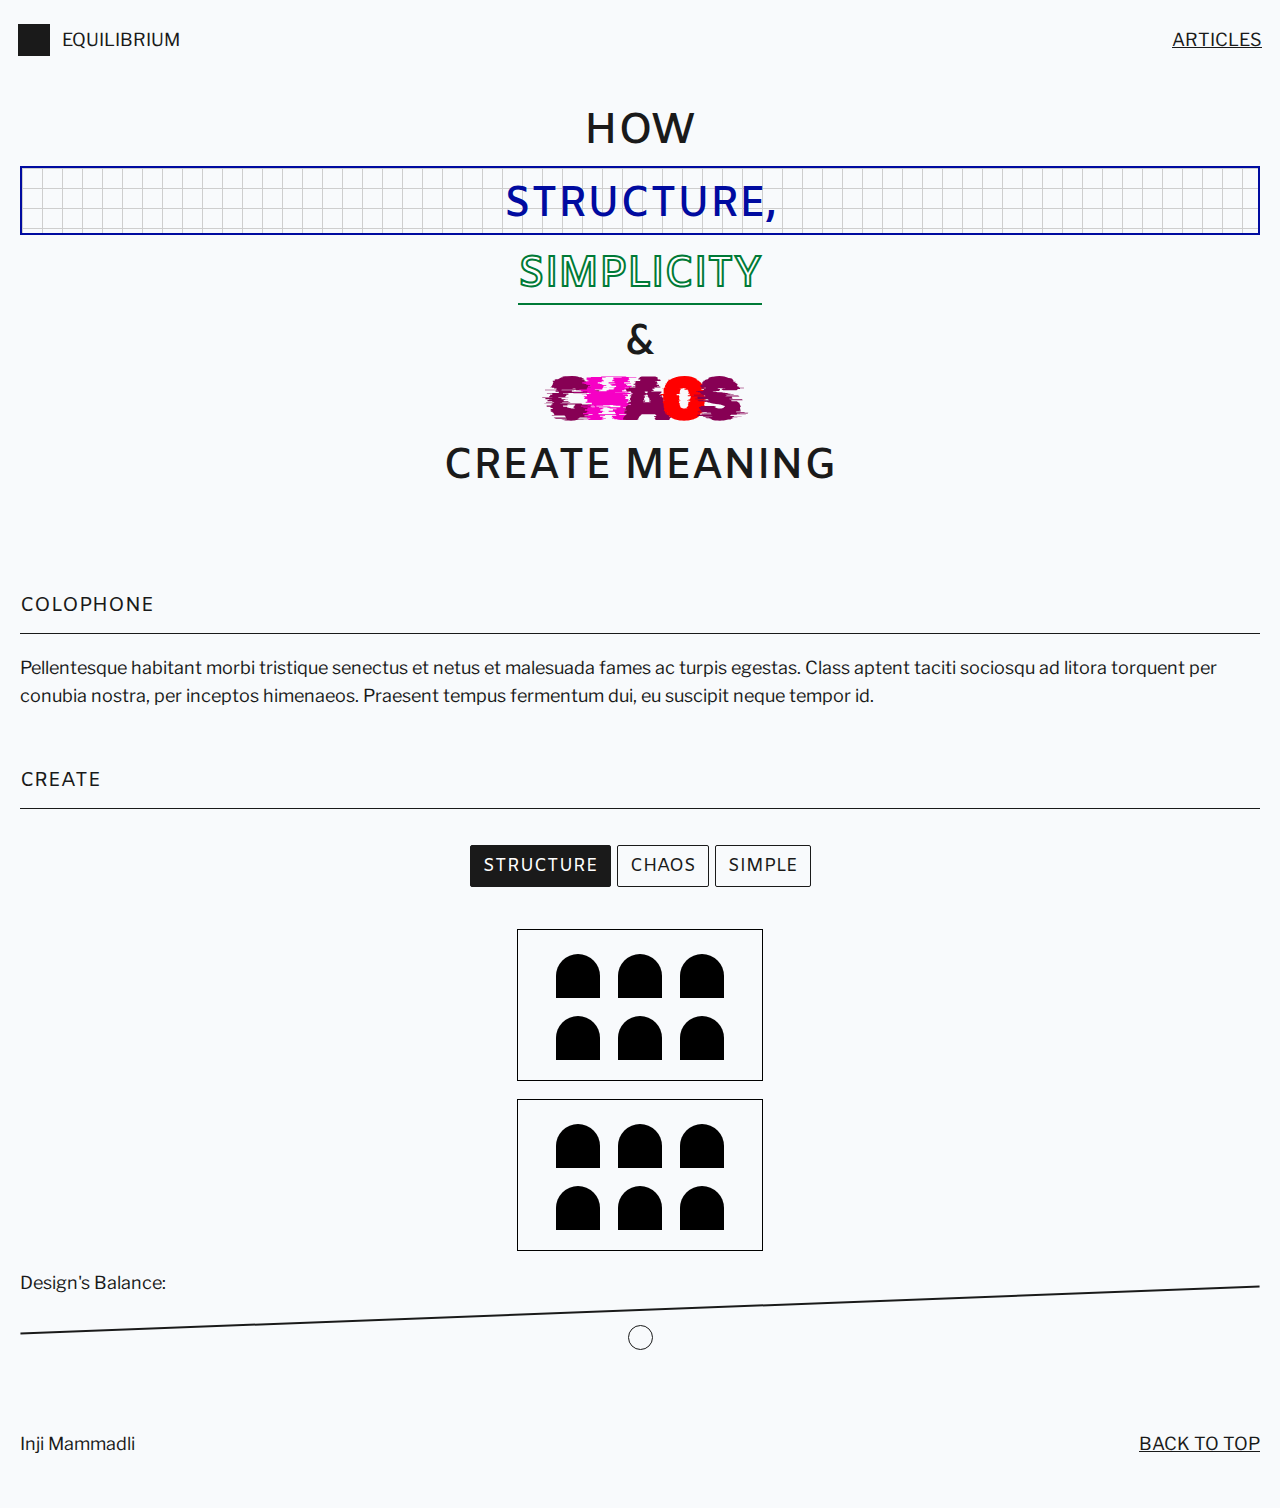
==== commit 79c6e318: "random" ====
--- a/index.html
+++ b/index.html
@@ -48,7 +48,7 @@
 			<span class="top-12 align-2 ">
 				How
 				<span>
-					<a href="article-1/index.html" class="uppercase  structure">structure</a>
+					<a href="article-1/index.html" class="uppercase  structure">structure,</a>
 				</span>
 			</span>
 
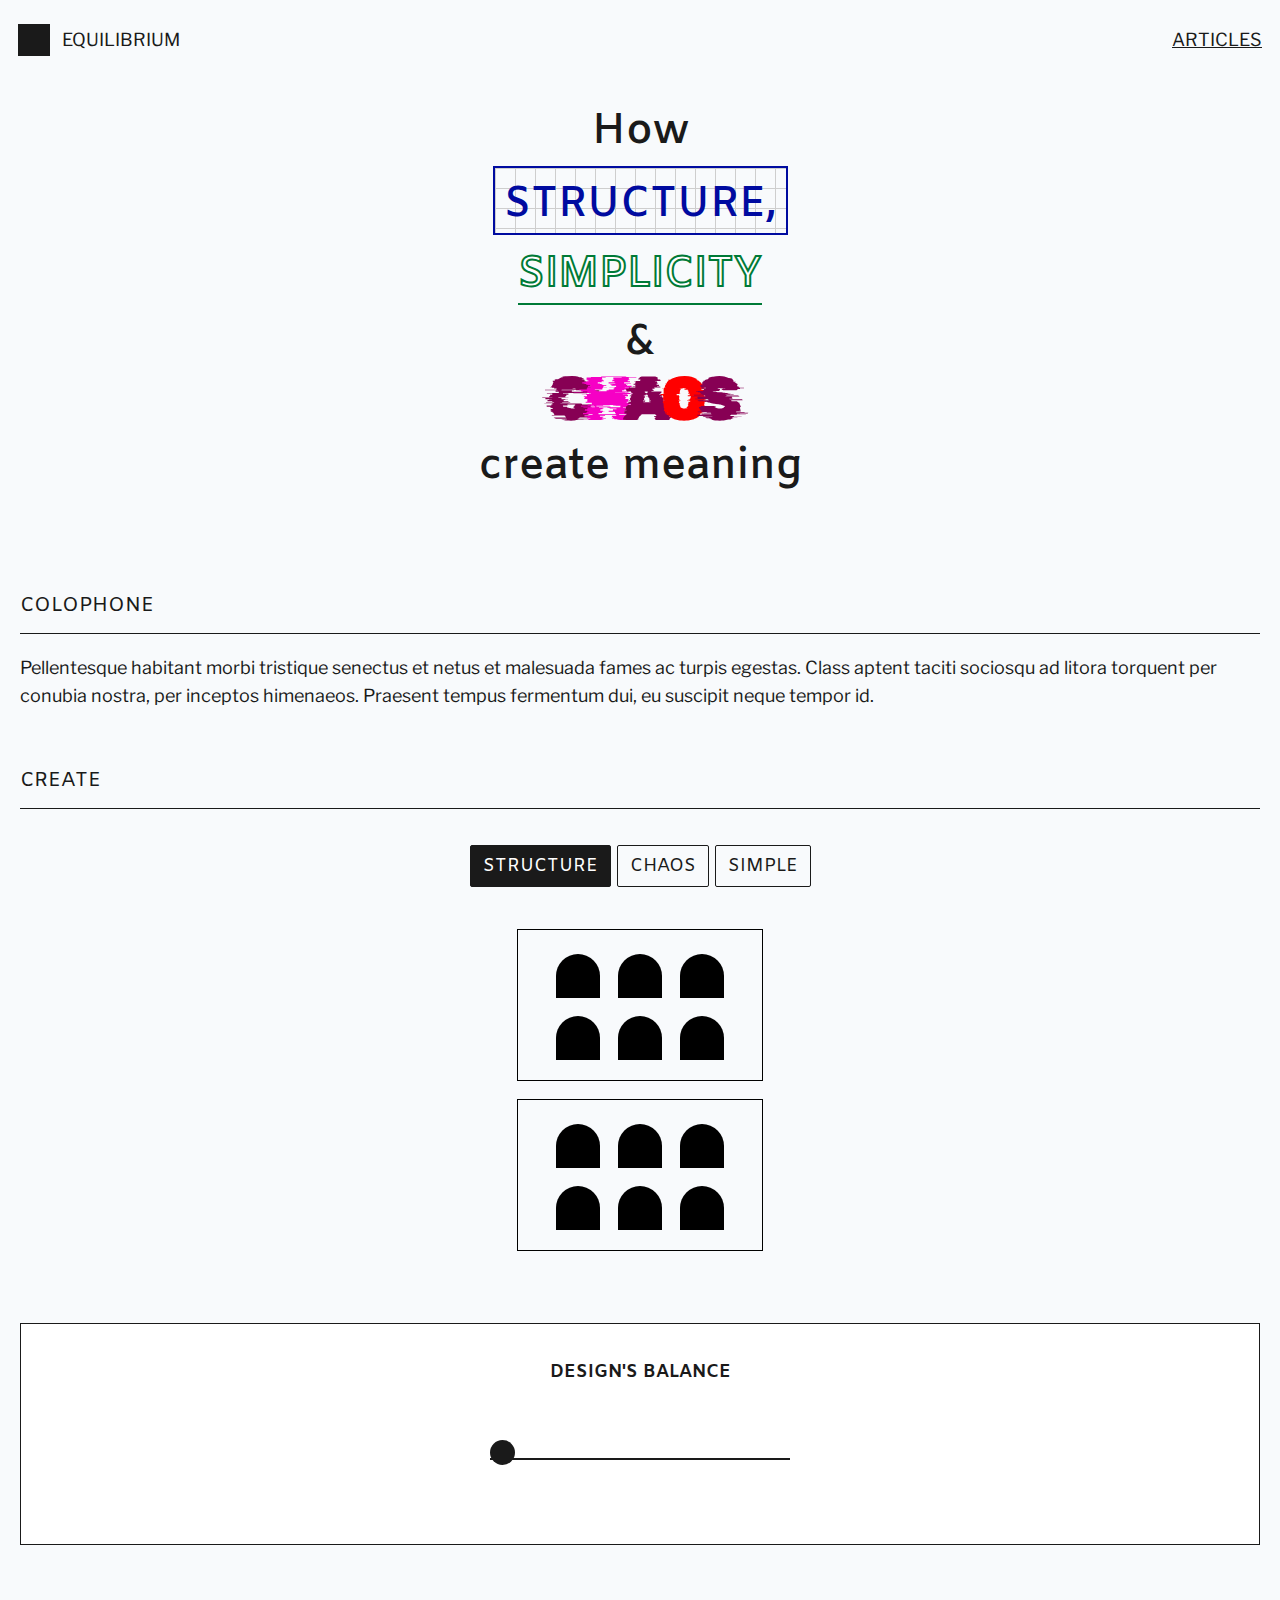
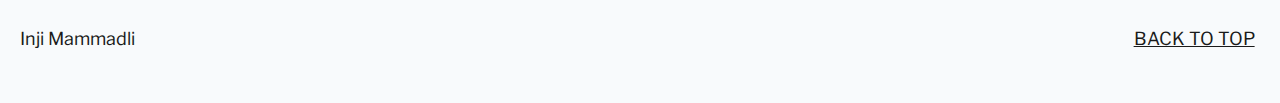
==== commit 7bf8ba6b: "finalized styles" ====
--- a/index.html
+++ b/index.html
@@ -10,6 +10,7 @@
 	<link href="Assets/reset.css" rel="stylesheet">
 	<link href="Assets/landing.css" rel="stylesheet">
 	<link href="Assets/items-animation.css" rel="stylesheet">
+	<link href="Assets/skewed-line.css" rel="stylesheet">
 
 	<!-- fonts -->
 	<link rel="preconnect" href="https://fonts.googleapis.com">
@@ -19,7 +20,7 @@
 </head>
 
 <body>
-	<header>
+	<header id="top">
 		<nav>
 			<a class="uppercase" href="index.html">
 				<span class="square-logo"></span>
@@ -44,11 +45,10 @@
 		</nav>
 
 		<h1>
-
 			<span class="top-12 align-2 ">
 				How
 				<span>
-					<a href="article-1/index.html" class="uppercase  structure">structure,</a>
+					<a href="article-1/index.html" class="uppercase structure">structure,</a>
 				</span>
 			</span>
 
@@ -124,26 +124,28 @@
 				</div>
 			</section>
 
-			<section>
+			<section class="balance">
 
-				<p>
-					Design's Balance:
-				</p>
-				<span class="weird-line"></span>
-				<input type="range" class="slider">
+				<h3 class="uppercase">Design's Balance</h3>
+
+				<div class="line-skewer">
+					<div class="circle"></div>
+					<div class="weird-line"></div>
+				</div>
+
 
 			</section>
-
 
 		</section>
 
 	</article>
 
+
 	<footer class="padding-20">
 
 		<p>Inji Mammadli</p>
 
-		<a class="nav-text">Back to top</a>
+		<a class="footer-link" href="#top">Back to top</a>
 	</footer>
 
 </body>
--- a/Assets/common.css
+++ b/Assets/common.css
@@ -1,6 +1,7 @@
 :root {
 	--black: #1A1A1A;
 	--bg: #f8fafc;
+	--bg-color-1:#f8fafc;
 	--dec-font: "Amiko", serif;
 	--highlight: #222222;
 	--white: #ffffff;
@@ -36,7 +37,6 @@
 
 	padding-inline: 20px;
 	width: fit-content;
-	text-transform: uppercase;
 
 	vertical-align: middle;
 	font-weight: 600;
@@ -48,6 +48,10 @@
 .nav-text{
 	text-decoration: underline;
 	text-transform: uppercase;
+}
+
+.selected{
+	font-weight: 800;
 }
 
 nav {
@@ -71,13 +75,27 @@
 		align-items: center;
 
 	}
+
 }
 
 
 nav:has(input:checked) ul {
 	top: 100%;
-}
-
+	background-color: var(--bg-color-1);
+}
+
+.additional-footer{
+	padding-inline: 20px;
+	margin-top: 44px;
+
+	.button-secondary{
+		margin-bottom: 12px;
+		padding-inline: 1rem;
+		padding-block: 12px;
+	}
+
+	cursor: pointer;
+}
 
 footer {
 	margin-top: 80px;
@@ -92,6 +110,17 @@
 		width: fit-content;
 		gap: 6px;
 		text-wrap: nowrap;
+	}
+
+	.footer-link{
+		padding-inline: 0.3rem;
+		text-decoration: underline;
+		text-transform: uppercase;
+
+		&:hover{
+			background-color: var(--main-color-1);
+			color: var(--bg-color-1);
+		}
 	}
 }
 
@@ -290,12 +319,13 @@
 
 }
 
+
 .button-secondary {
 
 	border: solid 1px var(--black);
 	border-radius: 4px;
 
-	background-color: var(--bg);
+	background-color: var(--bg-color-1);
 
 	padding-block: 8px;
 
--- a/Assets/common-responsive.css
+++ b/Assets/common-responsive.css
@@ -1,6 +1,7 @@
 
 
 @media (min-width: 1512px) {
+
 
 	/* paragraph alignment */
 
@@ -84,6 +85,15 @@
 	
 	/* padding and margins */
 
+	.additional-footer{
+		padding-inline: 0px;
+		display: flex;
+		justify-content: space-between;
+		gap: 2rem;
+		width: none;
+		margin-top: 0px;
+	}
+
 	footer{
 		margin-top: 120px;
 		margin-bottom: 50px;
--- a/Assets/landing.css
+++ b/Assets/landing.css
@@ -8,9 +8,6 @@
 	margin-top: 12px;
 	display: block;
 }
-
-
-
 
 
 h1 {
@@ -40,6 +37,24 @@
 	}
 }
 
+.balance{
+
+	margin-top: 3rem;
+	border: solid 1px var(--black);
+	background-color: var(--white);
+
+	padding-block: 34px;
+
+
+	& h3{
+		margin-inline: auto;
+		margin-bottom: 3rem;
+		text-align: center;
+		font-weight: 800;
+	}
+
+}
+
 
 
 
@@ -50,6 +65,8 @@
 .structure {
 
 	display: block;
+	width: fit-content;
+	margin-inline: auto;
 	margin-bottom: 12px;
 	margin-top: 6px;
 	color: #000BA0;
@@ -115,38 +132,15 @@
 
 }
 
-/* decorative line */
-
-	.weird-line {
-		margin-top: 12px;
-		height: 2px;
-		width: 100%;
-		background-color: var(--black);
-		display: block;
-		transform: rotate(-2.17deg);
-	}
-
-	.slider {
-		margin-top: 14px;
-		width: 100%;
-
-		&::-webkit-slider-thumb {
-			-webkit-appearance: none;
-			appearance: none;
-			width: 25px;
-			height: 25px;
-			background: transparent;
-			border: 1px solid var(--black);
-			border-radius: 50%;
-			cursor: pointer;
-		}
-	}
-
 
 
 
 
 @media (min-width: 1512px) {
+
+	.balance{
+		padding-block:44px;
+	}
 
 	.structure {
 		display: inline;
@@ -189,19 +183,6 @@
 		font-size: 80px;
 		line-height: 100px;
 		padding-inline: 0px;
-
-		/* & .weird-line {
-			margin-top: 32px;
-
-			width: 500px;
-			display: block;
-			transform: rotate(-2.17deg);
-		}
-
-		& .slider {
-			margin-top: 10px;
-			width: 500px;
-		} */
 	}
 
 
@@ -224,6 +205,8 @@
 	.create {
 		width: 60%;
 	}
+
+	
 
 
 
--- a/Assets/skewed-line.css
+++ b/Assets/skewed-line.css
@@ -0,0 +1,102 @@
+:root {
+	--timing: 5000ms;
+	--top: 0px;
+	--upper: -12px;
+  }
+  
+  
+  @keyframes tilt {
+	0% {
+	  transform: rotate(-2.17deg);
+	}
+  
+	10%,
+	50% {
+	  transform: rotate(2.17deg);
+	}
+  
+	60%,
+	100% {
+	  transform: rotate(-2.17deg);
+	}
+  }
+  
+  @keyframes slide {
+	0% {
+	  top: var(--top);
+  
+	  left: 0;
+	  transform: translateX(0%);
+	}
+  
+	10% {
+	  top: var(--upper);
+  
+	  left: 0;
+	  transform: translateX(0%);
+	}
+  
+	50% {
+	  top: var(--top);
+  
+	  left: 100%;
+	  transform: translateX(-100%);
+	}
+  
+	60% {
+	  top: var(--upper);
+  
+	  left: 100%;
+	  transform: translateX(-100%);
+	}
+  
+	100% {
+	  top: var(--top);
+  
+	  left: 0;
+	  transform: translateX(0);
+	}
+  }
+  
+  .line-skewer {
+	width: 300px;
+	height: 40px;
+	margin-inline: auto;
+	position: relative;
+	padding-top: 18px;
+	margin-top: 30px;
+	margin-bottom: 30px;
+  
+	& .weird-line {
+	  height: 2px;
+	  width: 100%;
+	  background-color: var(--black);
+	  animation: tilt var(--timing) linear infinite;
+	}
+  
+	& .circle {
+	  top: var(--top);
+	  position: absolute;
+	  width: 25px;
+	  height: 25px;
+	  background-color: var(--black);
+	  border-radius: 50%;
+	  animation: slide var(--timing) linear infinite;
+	}
+  }
+  
+  @media (min-width: 1512px) {
+	.line-skewer {
+	  width: 600px;
+	  padding-top: 14px;
+
+	  }
+
+	  :root {
+		--top: 0px;
+		--upper: -20px;
+	  }
+	}
+  
+	
+  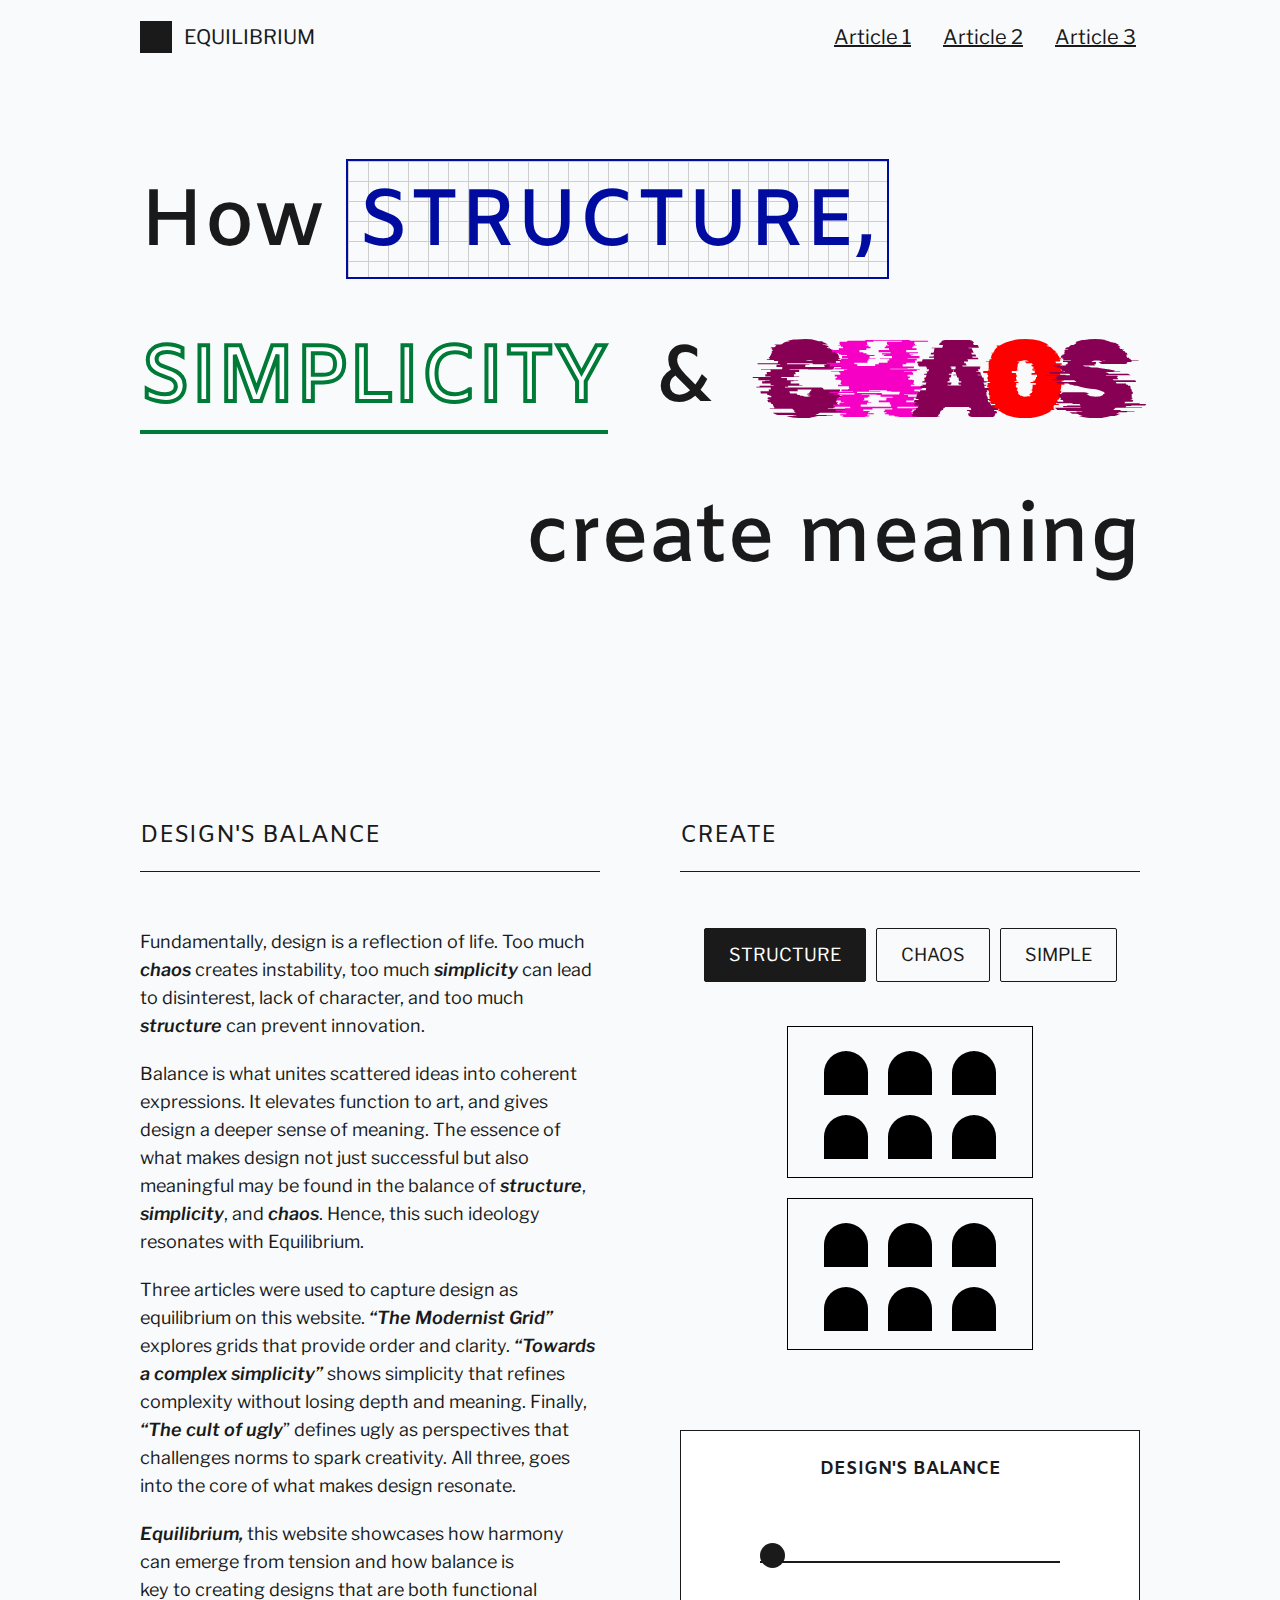
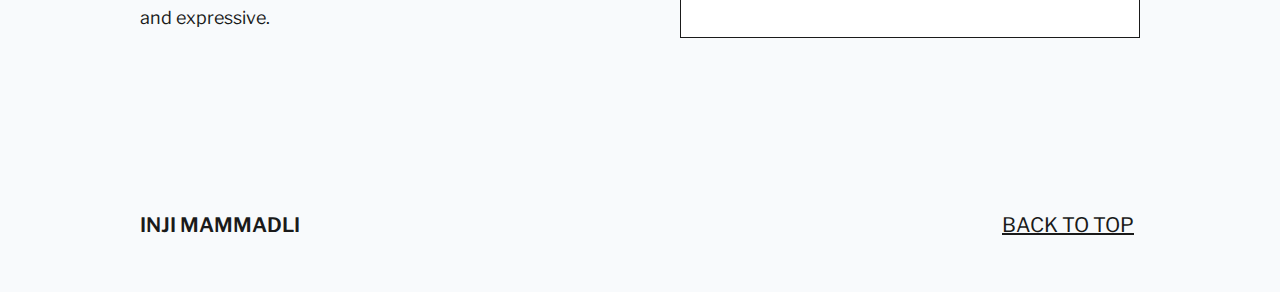
==== commit c4d77ebc: "editing" ====
--- a/index.html
+++ b/index.html
@@ -73,8 +73,17 @@
 
 	<article class="two-column-style">
 		<section class="container-h2 colophone">
-			<h2 class="h2-landing-sm uppercase">Colophone</h2>
-			<p>Pellentesque habitant morbi tristique senectus et netus et malesuada fames ac turpis egestas. Class aptent taciti sociosqu ad litora torquent per conubia nostra, per inceptos himenaeos. Praesent tempus fermentum dui, eu suscipit neque tempor id.</p>
+			<h2 class="h2-landing-sm uppercase">Design's Balance</h2>
+			<p>Fundamentally, design is a reflection of life. Too much <span class="background-highlight">chaos</span> creates instability, too much <span class="background-highlight">simplicity</span> can lead to disinterest, lack of character, and too much <span class="background-highlight">structure</span> can prevent innovation.</p>
+			<p>Balance is what unites scattered ideas into coherent expressions.  It elevates function to art, and  gives design a deeper sense of meaning. The essence of what makes design not just successful but also meaningful may be found in the balance of <span class="background-highlight">structure</span>, <span class="background-highlight">simplicity</span>, and <span class="background-highlight">chaos</span>. Hence, this  such ideology resonates with Equilibrium.</p>
+	
+			<p>
+				Three articles were used to capture design as equilibrium on this website. <span class="background-highlight">“The Modernist Grid”</span> explores grids that provide order and clarity. <span class="background-highlight">“Towards a complex simplicity”</span> shows simplicity that refines complexity without losing depth and meaning. Finally, <span class="background-highlight">“The cult of ugly</span>”  defines ugly as perspectives that challenges norms to spark creativity. All three, goes into the core of what makes design resonate.
+			</p>
+			<p>
+				<span  class="background-highlight">Equilibrium,</span> this website showcases how harmony can emerge from tension and how balance is key to creating designs that are both functional and expressive.
+			</p>
+
 		</section>
 
 		<section class="container-h2 create">
@@ -143,7 +152,7 @@
 
 	<footer class="padding-20">
 
-		<p>Inji Mammadli</p>
+		<p class="uppercase bold">Inji Mammadli</p>
 
 		<a class="footer-link" href="#top">Back to top</a>
 	</footer>
--- a/Assets/common.css
+++ b/Assets/common.css
@@ -1,12 +1,12 @@
 :root {
 	--black: #1A1A1A;
 	--bg: #f8fafc;
-	--bg-color-1:#f8fafc;
+	--bg-color-1: #f8fafc;
 	--dec-font: "Amiko", serif;
 	--highlight: #222222;
 	--white: #ffffff;
 	--highlight-sm: #000BA0;
-	--main-color-1:#1A1A1A;
+	--main-color-1: #1A1A1A;
 
 	font-size: 18px;
 	line-height: 28px;
@@ -19,8 +19,8 @@
 }
 
 article {
-	& p{
-	text-wrap: pretty;
+	& p {
+		text-wrap: pretty;
 	}
 }
 
@@ -45,12 +45,12 @@
 	margin-top: 34px;
 }
 
-.nav-text{
+.nav-text {
 	text-decoration: underline;
 	text-transform: uppercase;
 }
 
-.selected{
+.selected {
 	font-weight: 800;
 }
 
@@ -84,11 +84,11 @@
 	background-color: var(--bg-color-1);
 }
 
-.additional-footer{
+.additional-footer {
 	padding-inline: 20px;
 	margin-top: 44px;
 
-	.button-secondary{
+	.button-secondary {
 		margin-bottom: 12px;
 		padding-inline: 1rem;
 		padding-block: 12px;
@@ -112,12 +112,12 @@
 		text-wrap: nowrap;
 	}
 
-	.footer-link{
+	.footer-link {
 		padding-inline: 0.3rem;
 		text-decoration: underline;
 		text-transform: uppercase;
 
-		&:hover{
+		&:hover {
 			background-color: var(--main-color-1);
 			color: var(--bg-color-1);
 		}
@@ -138,14 +138,16 @@
 		margin-top: 20px;
 	}
 }
-.margin-top-sm{
+
+.margin-top-sm {
 	margin-top: 6px;
 }
+
 .margin-top-md {
 	margin-top: 70px;
 }
 
-.margin-20{
+.margin-20 {
 	margin-inline: 20px;
 }
 
@@ -270,14 +272,13 @@
 	width: 100%;
 	text-wrap: nowrap;
 
-	
-	&>p{
+
+	&>p {
 		width: fit-content;
 	}
 }
 
 quote {
-	
 	font-weight: 200;
 	font-size: 1.3rem;
 
@@ -290,7 +291,7 @@
 .title-2 {
 	z-index: 2;
 	margin-bottom: 40px;
-	
+
 	font-size: 32px;
 	line-height: 44px;
 
@@ -299,11 +300,8 @@
 	padding-block: 12px;
 	padding-inline: 20px;
 	border-bottom: solid 2px var(--black);
-	
 
 	font-weight: 600;
-
-
 	position: sticky;
 	top: 0;
 }
@@ -380,9 +378,9 @@
 
 .introduction {
 
-	margin-top: 54px;
-
-	padding: 20px;
+	margin-top: 64px;
+
+	padding-inline: 20px;
 }
 
 
@@ -399,12 +397,15 @@
 }
 
 
-@media (max-width: 1512px) {
+@media (max-width: 1100px) {
 	nav {
 		--height: 80px;
 		height: var(--height);
 
 		& ul {
+			display: flex;
+			flex-direction: column;
+			justify-content: center;
 			padding-inline: 20px;
 			background-color: var(--bg);
 			position: absolute;
@@ -416,12 +417,11 @@
 
 			text-align: center;
 			text-decoration: underline;
+			font-size: 1.3rem;
 
 			& li {
-				padding-block: 20px;
-				border-bottom: 1px solid var(--black);
+				padding-block: 30px;
 			}
 		}
 	}
-}
-
+}--- a/Assets/common-responsive.css
+++ b/Assets/common-responsive.css
@@ -1,7 +1,80 @@
 
 
-@media (min-width: 1512px) {
-
+@media (min-width:668px){
+	
+	.padding-20{
+		padding-inline: 100px;
+	}
+	.paragraph-section {
+		p {
+			margin-top: 30px;
+		}
+	}
+	.margin-20{
+		margin-inline: 100px;
+	}
+
+	:root {
+		font-size: 22px;
+		line-height: 38px;
+	}
+
+	h1{
+		font-size: 76px;
+		line-height: 86px;
+		margin-block: 56px;
+	}
+	
+	nav,h1,footer{
+		padding-inline: 100px;
+	}
+
+	.additional-footer,
+	.title-2,
+	.about,
+	.introduction {
+		padding-inline: 100px;
+	}
+
+	.title-2{
+		font-size: 54px;
+		line-height: 66px;
+		padding-block: 20px;
+		margin-bottom: 64px;
+	}
+
+	.animated-banner {
+
+		font-size: 80px;
+		line-height: 60px;
+		
+		margin-block: 100px;
+	
+	}
+
+
+
+}
+
+
+@media (min-width:1100px){
+
+	:root {
+		font-size: 20px;
+		line-height: 34px;
+	}
+
+	body {
+		max-width: 1000px;
+		margin-inline: auto;
+	}
+
+	.padding-20 {
+		padding: 0px;
+	}
+	.margin-20{
+		margin-inline: 0px;
+	}
 
 	/* paragraph alignment */
 
@@ -14,8 +87,8 @@
 		flex-direction: row;
 
 
-		margin-top: 40px;
-		margin-bottom: 150px;
+		margin-top: 30px;
+		margin-bottom: 10px;
 
 		&>section {
 
@@ -26,8 +99,8 @@
 	}
 
 	.paragraph-center {
-		margin-top: 80px;
-		margin-bottom: 150px;
+		margin-top: 50px;
+		margin-bottom: 110px;
 
 		&>section {
 
@@ -44,7 +117,15 @@
 		margin-inline: 0px;
 	}
 
+	.padding-20 {
+		padding: 0px;
+	}
+
 	.margin-top-sm{
+		margin-top: 110px;
+	}
+
+	.margin-top-md {
 		margin-top: 130px;
 	}
 
@@ -52,9 +133,12 @@
 		display: flex;
 		justify-content: space-between;
 		width: 100%;
-		gap: 70px;
-
-		margin-top: 130px;
+		gap: 80px;
+
+		margin-top: 170px;
+
+		font-size: 18px;
+		line-height: 28px;
 
 	}
 
@@ -95,7 +179,7 @@
 	}
 
 	footer{
-		margin-top: 120px;
+		margin-top: 90px;
 		margin-bottom: 50px;
 	}
 
@@ -112,13 +196,165 @@
 
 	}
 
-	.padding-20 {
-		padding: 0px;
+
+	/* paragraph width */
+
+	.paragraph-section {
+		p {
+			margin-top: 24px;
+		}
+	}
+
+	.p-size-xs {
+		max-width: 630px;
+	}
+
+	.p-size-m {
+		max-width: 840px;
+	}
+
+
+	.about {
+		width: 30%;
+		padding: 0px;
+		margin: 0px;
+
+		& li {
+			padding-bottom: 5px;
+			padding-top: 0px;
+
+		}
+
+		&>ul {
+			gap: 24px;
+
+			margin-bottom: 37px;
+		}
+
+	}
+
+	.introduction {
+		width: 60%;
+		margin: 0px;
+		padding: 0px;
+	}
+
+	.author-name {
+		width: 40%;
+	}
+
+
+	/* titles, text sizes */
+
+	h1 {
+		font-size: 100px;
+		line-height: 116px;
+	}
+
+	.title-2 {
+		font-size: 56px;
+		line-height: 66px;
+		font-weight: 600;
+		padding-block: 20px;
+
+	}
+
+
+	.h2-landing-sm {
+
+		padding-bottom: 18px;
+
+		font-size: 24px;
+		line-height: 33px;
+
+		margin-bottom: 56px;
+
+	}
+
+	.button-secondary {
+
+		width: 100%;
+		font-size: 18px;
+		line-height: 24px;
+
+	}
+
+
+	/* decorative */
+
+	.animated-banner {
+
+		font-size: 100px;
+		line-height: 80px;
+		
+		margin-bottom: 130px;
+	
+		width: 100%;
+		overflow: hidden;
+	
+	}
+	
+
+}
+
+
+@media (min-width: 1440px) {
+
+	:root {
+		font-size: 22px;
+		line-height: 40px;
+	}
+
+	body {
+		max-width: 1300px;
+		margin-inline: auto;
+	}
+
+	/* paragraph alignment */
+
+
+	.paragraph-column {
+		margin-top: 40px;
+		margin-bottom: 150px;
+
+	}
+
+	.paragraph-center {
+		margin-top: 80px;
+		margin-bottom: 150px;
+	}
+
+
+	/* web only */
+
+	.margin-top-sm{
+		margin-top: 130px;
 	}
 
 	.margin-top-md {
 		margin-top: 170px;
 	}
+
+	.two-column-style {
+		gap: 100px;
+		font-size: 20px;
+		line-height: 30px;
+		margin-top: 170px;
+
+	}
+
+	.title-2 {
+		font-size: 70px;
+		line-height: 80px;
+		padding-block: 24px;
+
+	}
+	
+	/* padding and margins */
+	footer{
+		margin-top: 120px;
+	}
+
 
 	/* paragraph width */
 
@@ -128,105 +364,6 @@
 		}
 	}
 
-	.p-size-xs {
-		max-width: 630px;
-	}
-
-	.p-size-m {
-		max-width: 840px;
-	}
-	
-	body {
-		max-width: 1300px;
-		margin-inline: auto;
-	}
-
-
-	.about {
-		width: 30%;
-		padding: 0px;
-		margin: 0px;
-
-		& li {
-			padding-bottom: 5px;
-			padding-top: 0px;
-
-		}
-
-		&>ul {
-			gap: 24px;
-
-			margin-bottom: 37px;
-		}
-
-	}
-
-	.introduction {
-		width: 60%;
-		margin: 0px;
-		padding: 0px;
-	}
-
-	.author-name {
-		width: 40%;
-	}
-
-
-	/* titles, text sizes */
-
-	h1 {
-		font-size: 100px;
-		line-height: 116px;
-	}
-
-	.title-2 {
-		font-size: 70px;
-		line-height: 80px;
-		font-weight: 600;
-		padding-block: 24px;
-
-	}
-
-
-	:root {
-		font-size: 22px;
-		line-height: 40px;
-	}
-
-	.h2-landing-sm {
-
-		border-bottom: 2px solid var(--black);
-		padding-bottom: 18px;
-
-		font-size: 32px;
-		line-height: 43px;
-
-		margin-bottom: 56px;
-
-	}
-
-	.button-secondary {
-
-		width: 100%;
-		font-size: 18px;
-		line-height: 24px;
-
-	}
-
-
-	/* decorative */
-
-	.animated-banner {
-
-		font-size: 100px;
-		line-height: 80px;
-		
-	
-		margin-bottom: 130px;
-	
-		width: 100%;
-		overflow: hidden;
-	
-	}
+
 	
 }--- a/Assets/landing.css
+++ b/Assets/landing.css
@@ -37,7 +37,7 @@
 	}
 }
 
-.balance{
+.balance {
 
 	margin-top: 3rem;
 	border: solid 1px var(--black);
@@ -46,7 +46,7 @@
 	padding-block: 34px;
 
 
-	& h3{
+	& h3 {
 		margin-inline: auto;
 		margin-bottom: 3rem;
 		text-align: center;
@@ -72,7 +72,7 @@
 	color: #000BA0;
 	padding-inline: 0.5rem;
 	padding-top: 0.5rem;
-	
+
 	border: solid 2px #000BA0;
 	background-size: 20px 20px;
 	background-image:
@@ -88,7 +88,7 @@
 
 
 .simplicity {
-	
+
 	-webkit-text-fill-color: white;
 	-webkit-text-stroke-width: 2px;
 	-webkit-text-stroke-color: #007A37;
@@ -98,17 +98,15 @@
 
 	&:hover {
 		-webkit-text-fill-color: #007A37;
-		
-	}
-}
-
-.chaos{
+
+	}
+}
+
+.chaos {
 	color: #870054;
 
 
 	font-size: 62px;
-
-
 	letter-spacing: -8.7px;
 
 	font-family: "Rubik Glitch", system-ui;
@@ -127,19 +125,35 @@
 
 		letter-spacing: -18.7px;
 
-	
-	}
-
-}
-
-
-
-
-
-@media (min-width: 1512px) {
-
-	.balance{
-		padding-block:44px;
+
+	}
+
+}
+
+
+@media (min-width:668px){
+	h1{
+	font-size: 60px;
+	line-height: 90px;
+	margin-bottom: 126px;
+	margin-top: 54px;
+	padding-inline: 100px;
+	}
+
+	.container-h2{
+		padding-inline: 100px;
+		margin-bottom: 80px;
+	}
+
+	.chaos{
+		font-size: 80px;
+		line-height: 100px;
+	}
+}
+
+@media (min-width:1100px) {
+	.balance {
+		padding-block: 24px;
 	}
 
 	.structure {
@@ -152,7 +166,7 @@
 		background-image:
 			linear-gradient(to right, var(--title2-bg) 1px, transparent 1px),
 			linear-gradient(to bottom, var(--title2-bg) 1px, transparent 1px);
-	
+
 		&:hover {
 			background-color: #000BA0;
 			color: var(--white);
@@ -161,19 +175,19 @@
 	}
 
 	.simplicity {
-	
+
 		-webkit-text-fill-color: white;
 		-webkit-text-stroke-width: 4px;
 		-webkit-text-stroke-color: #007A37;
-	
+
 		border-bottom: solid 4px #007A37;
-	
-	}
-
-	.chaos{
-	
+
+	}
+
+	.chaos {
+
 		font-size: 110px;
-	
+
 	}
 
 	h1 {
@@ -194,7 +208,68 @@
 
 	.container-h2 {
 		padding-inline: 0px;
-	}
+		margin-top: 60px;
+	}
+
+	.colophone {
+		width: 50%;
+	}
+
+	.create {
+		width: 50%;
+	}
+
+
+	/* alignment of H1 */
+
+	.and-height {
+		line-height: 120px;
+	}
+
+	.align-2 {
+		margin-left: auto;
+		margin-top: 56px;
+		z-index: 2;
+	}
+
+	.align-3 {
+		display: flex;
+		flex-direction: row;
+		gap: 50px;
+		margin-inline: auto;
+		margin-top: 56px;
+	}
+
+	.align-5 {
+		display: flex;
+		justify-content: end;
+		margin-top: 56px;
+	}
+
+
+
+	/* locating containers */
+
+	article {
+		display: flex;
+		justify-content: space-between;
+		gap: 42px;
+	}
+
+}
+
+
+
+@media (min-width: 1440px) {
+
+
+	/* margins, paddings */
+
+	.balance {
+		margin-top: 130px ;
+		padding-block: 44px;
+	}
+
 
 	.colophone {
 		width: 50%;
@@ -206,21 +281,10 @@
 		width: 60%;
 	}
 
-	
-
-
 
 	/* alignment of H1 */
 
-	.and-height {
-		line-height: 120px;
-	}
-
-	.align-2 {
-		margin-left: auto;
-		margin-top: 56px;
-		z-index: 2;
-	}
+
 
 	.align-3 {
 		display: flex;
@@ -230,21 +294,9 @@
 		margin-top: 56px;
 	}
 
-	.align-5 {
-		display: flex;
-		justify-content: end;
-		margin-top: 56px;
-	}
-
 
 
 	/* locating containers */
 
-	article {
-		display: flex;
-		justify-content: space-between;
-		gap: 52px;
-	}
-
 
 }--- a/Assets/items-animation.css
+++ b/Assets/items-animation.css
@@ -163,9 +163,8 @@
 		border-radius: 2px;
 
 
-		padding-inline: 12px;
-		padding-block: 6px;
-		font-family: var(--dec-font);
+		padding-inline: 24px;
+		padding-block: 12px;
 
 		text-align: center;
 
@@ -193,8 +192,18 @@
 
 }
 
-
-@media (min-width: 1512px) {
+@media (min-width:1100px){
+
+	.items-container{
+		&>ul {
+			gap: 10px;
+			margin-top: 0px;
+		}
+	}
+
+}
+
+@media (min-width: 1440px) {
 
 	.items-container {
 
--- a/Assets/skewed-line.css
+++ b/Assets/skewed-line.css
@@ -85,7 +85,7 @@
 	}
   }
   
-  @media (min-width: 1512px) {
+  @media (min-width: 1440px) {
 	.line-skewer {
 	  width: 600px;
 	  padding-top: 14px;
